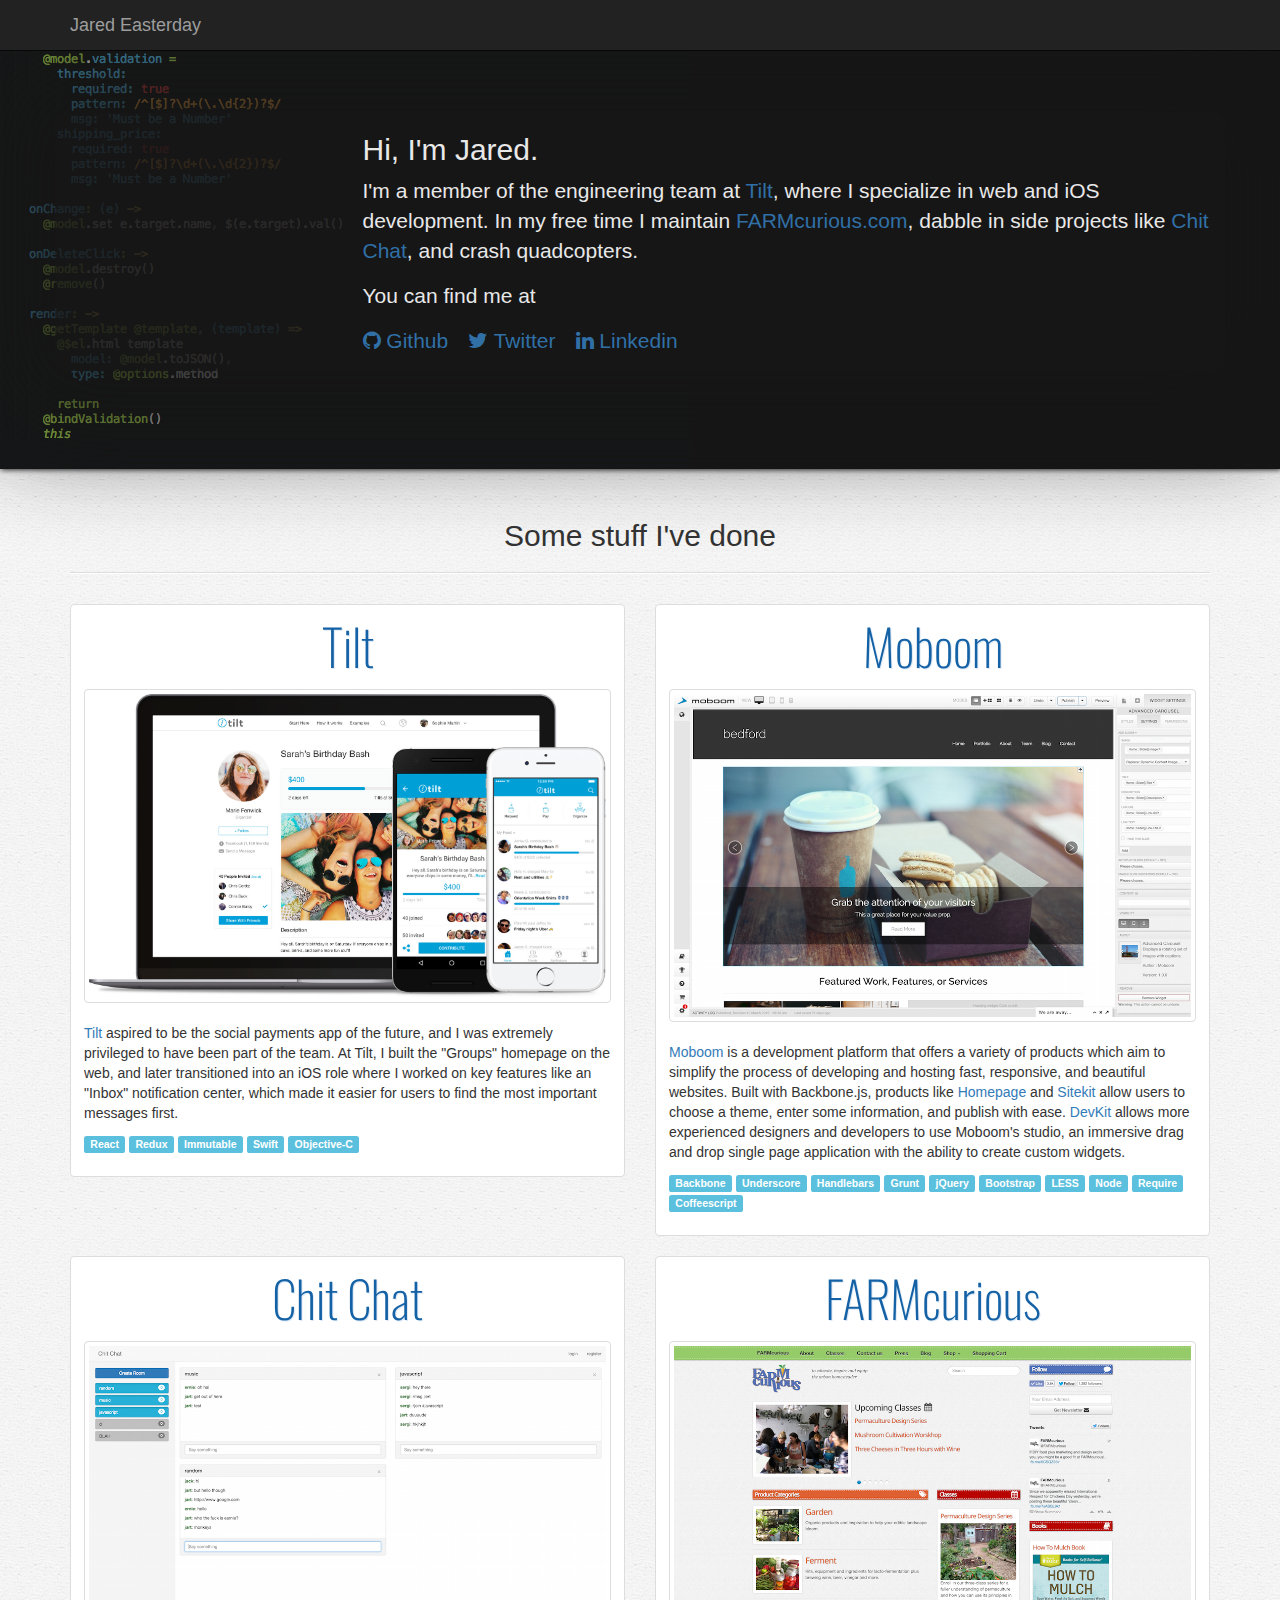
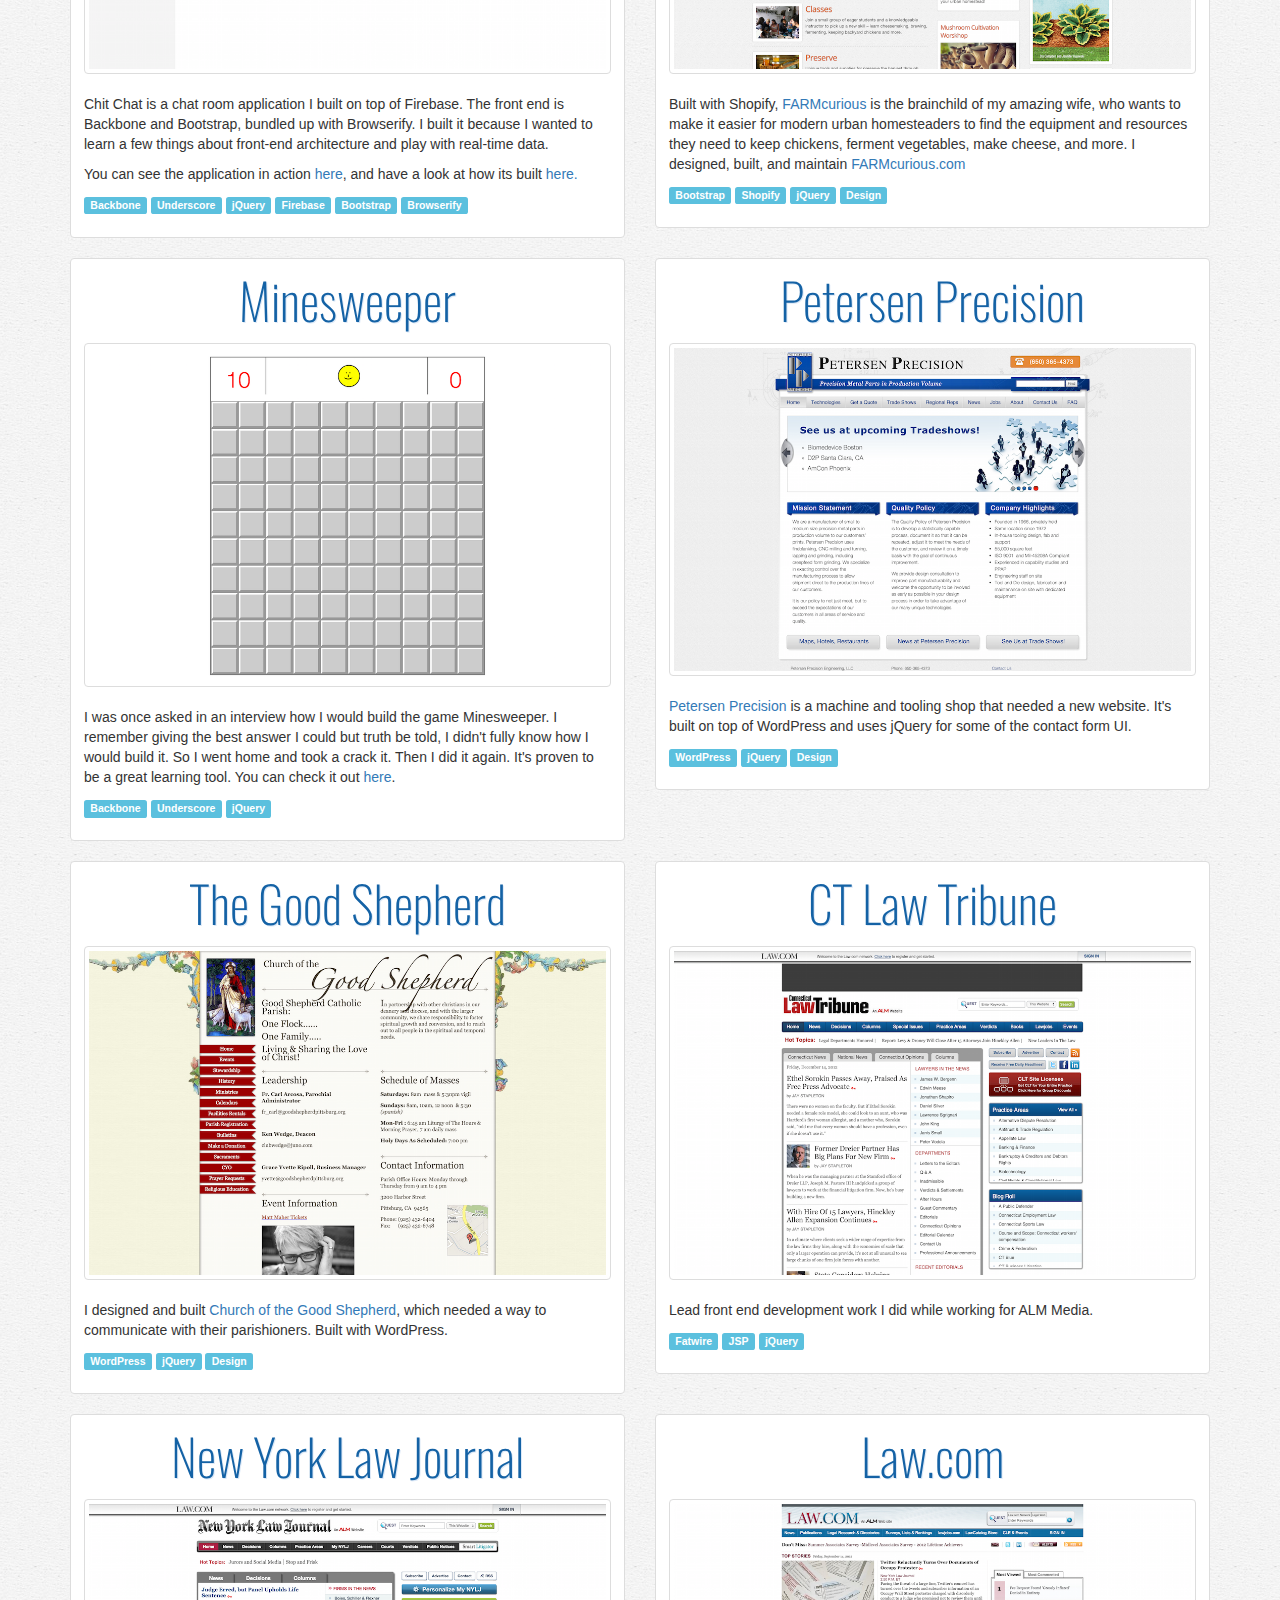
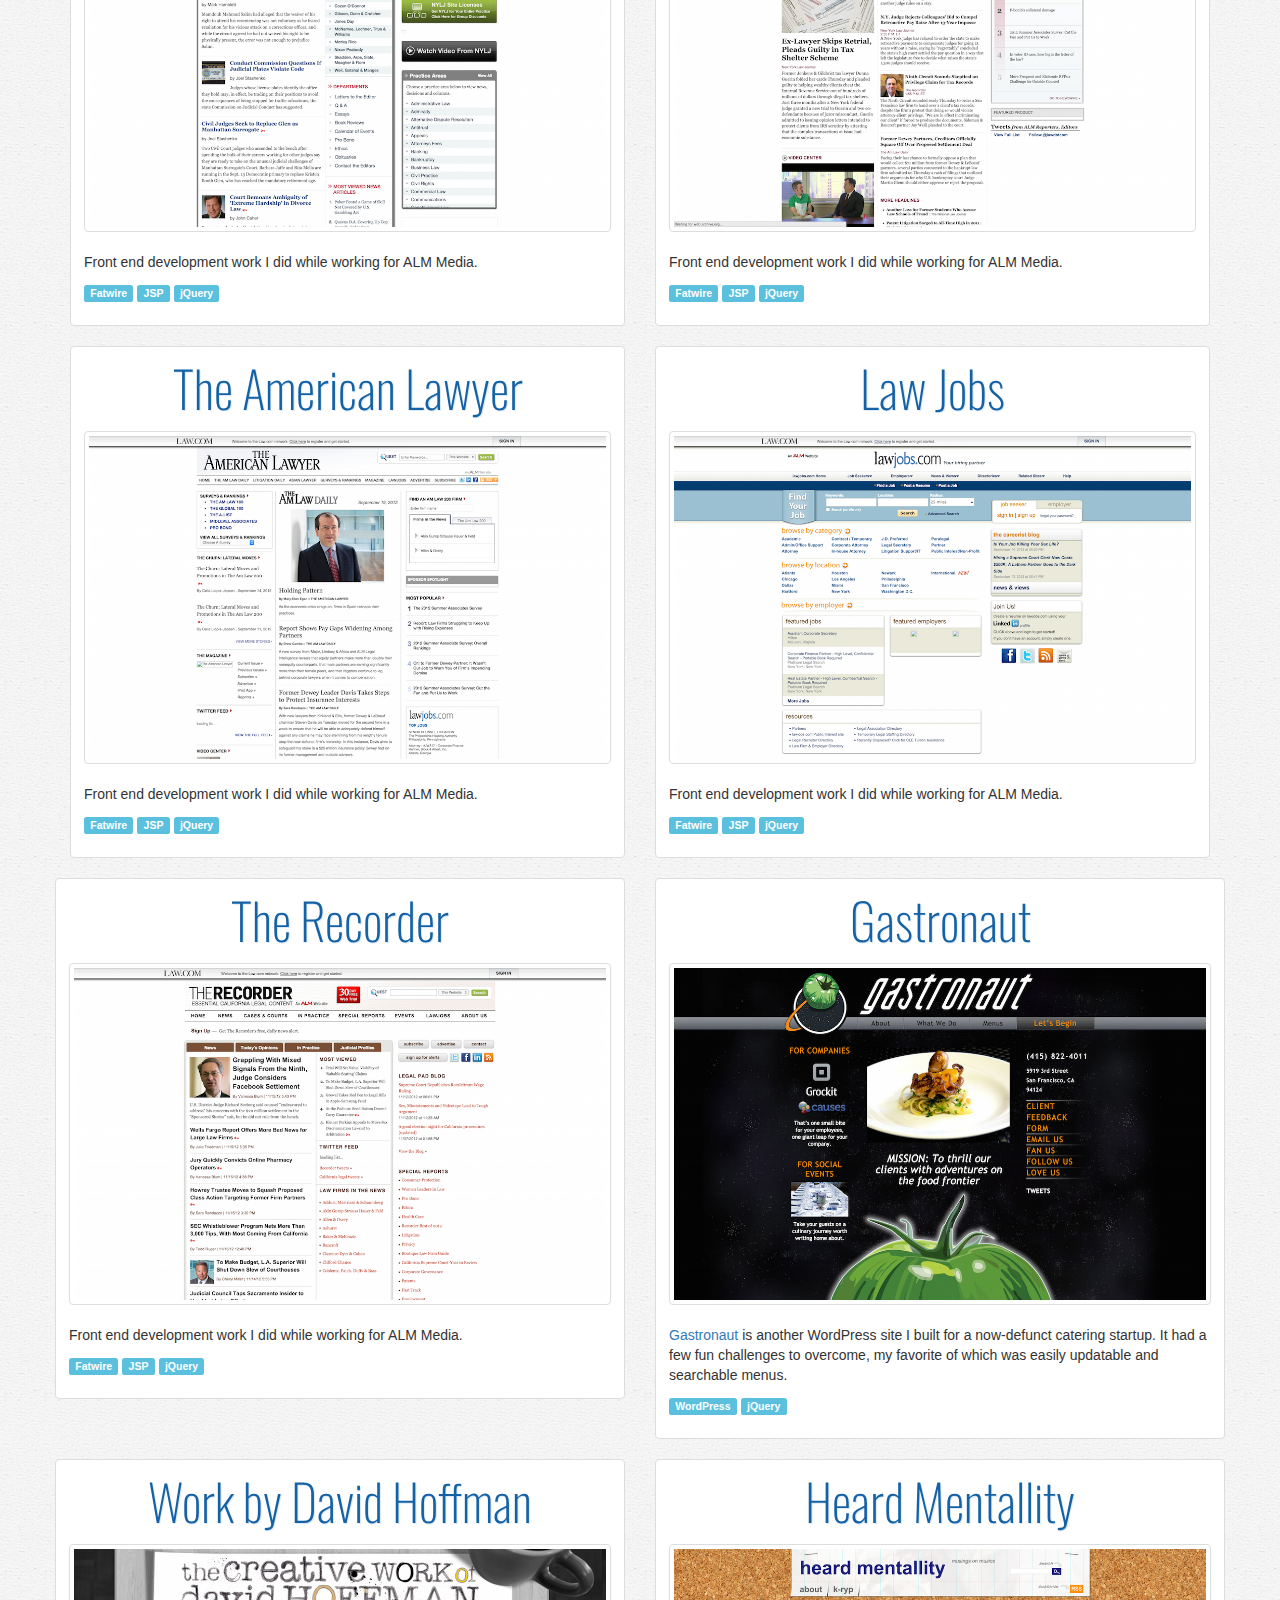
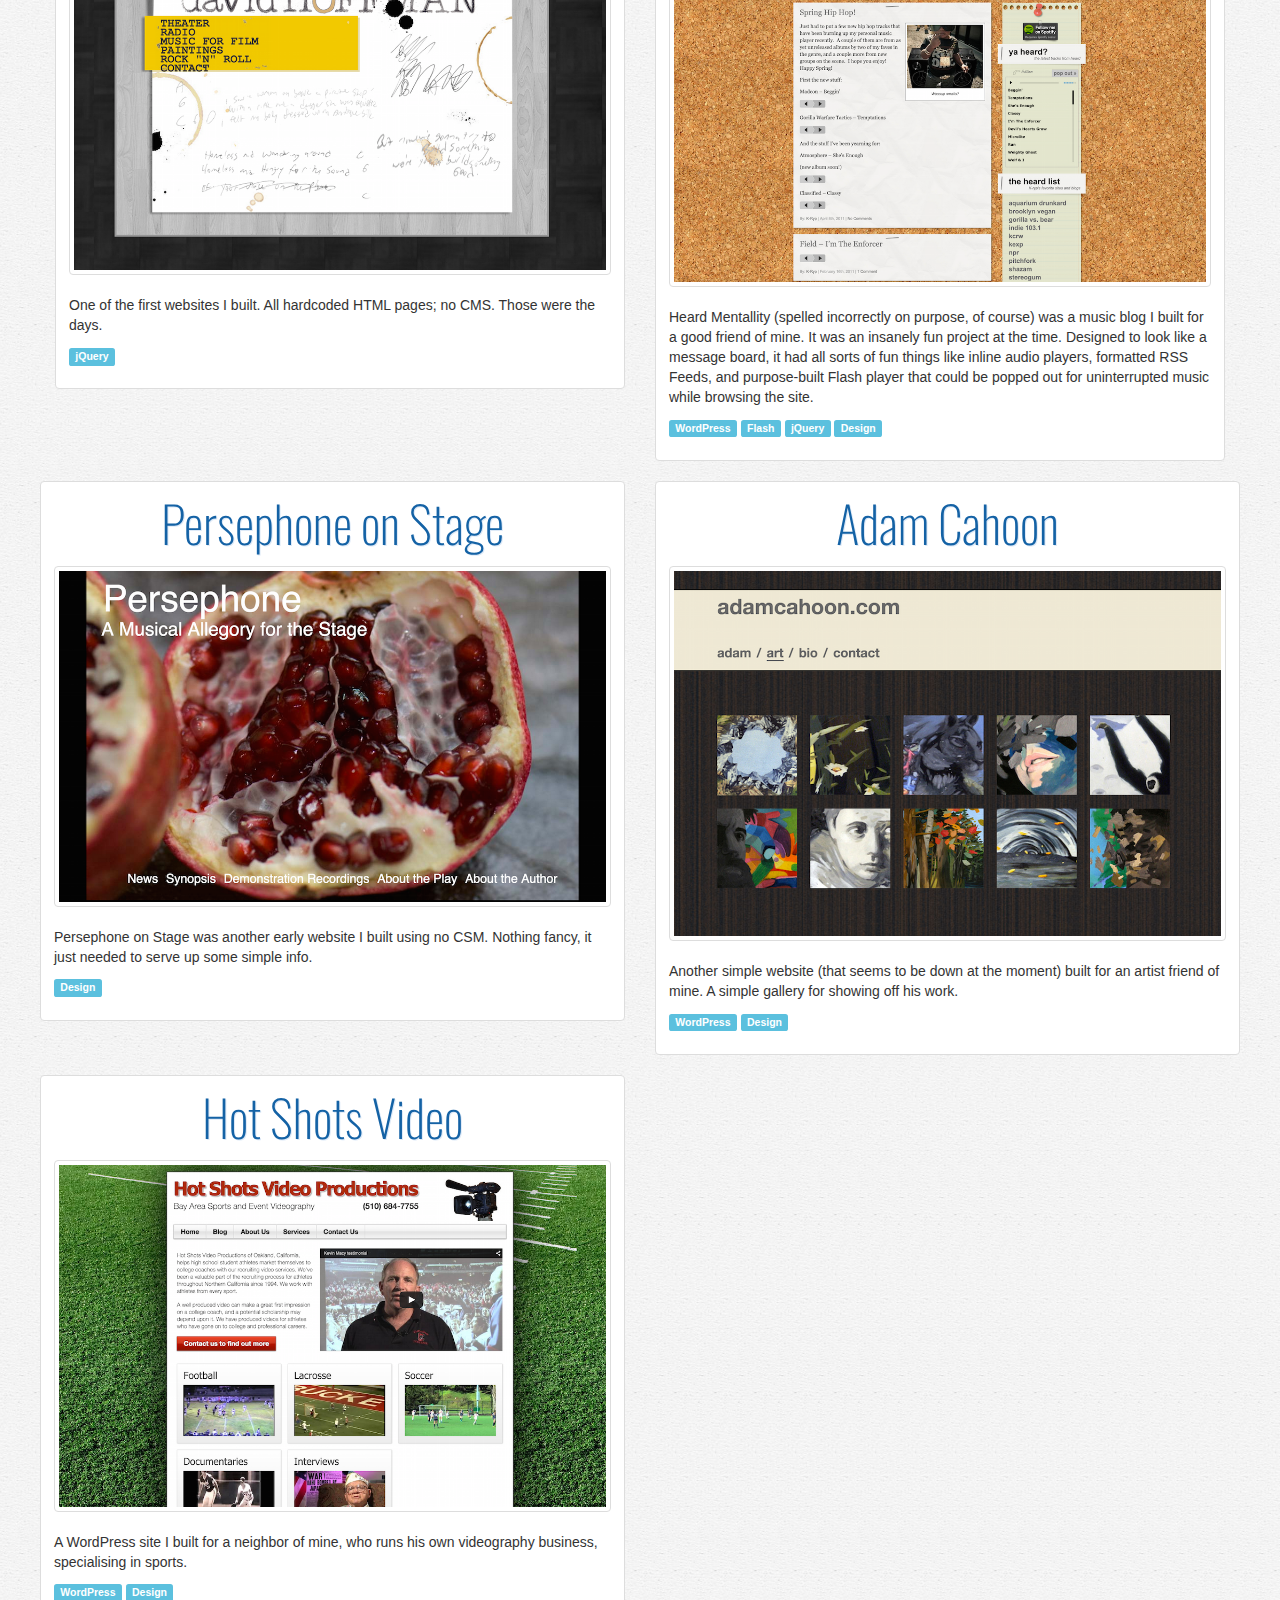
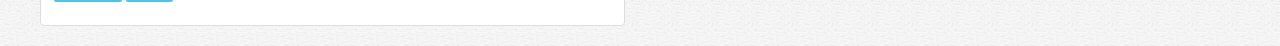
==== index.html @ 94f5648a "update Farmcurious" ====
<!DOCTYPE html>
<html lang="en">
  
  <head>
    <meta charset="utf-8">
    <meta http-equiv="X-UA-Compatible" content="IE=edge">
    <meta name="viewport" content="width=device-width, initial-scale=1">
    <title>Jared Easterday</title>
    <link rel="stylesheet" href="https://maxcdn.bootstrapcdn.com/bootstrap/3.3.0/css/bootstrap.min.css">
    <link rel="stylesheet" href="//maxcdn.bootstrapcdn.com/font-awesome/4.3.0/css/font-awesome.min.css">
    <link rel="stylesheet" href="styles.css">
    <link href='http://fonts.googleapis.com/css?family=Oswald' rel='stylesheet' type='text/css'>
  </head>
  
  <body>

    <nav class="navbar navbar-inverse navbar-fixed-top" role="navigation">
      <div class="container">
        <div class="navbar-header">
          <a class="navbar-brand" href="#">Jared Easterday</a>
        </div>
      </div>
    </nav>

    <div id="main-jumbo" class="jumbotron">
      <div class="container">
        <div class="row">
          <div class="col-sm-3 hidden-xs">
            <img alt="" class="img-responsive" src="https://avatars1.githubusercontent.com/u/590608?v=3&amp;s=460">
          </div>
          <div class="col-sm-9 col-xs-12">
            <h2>Hi, I'm Jared.</h2>

            <p>I'm a member of the engineering team at <a href="https://www.tilt.com">Tilt</a>, where I specialize in web and iOS development. In my free time I maintain <a href="http://www.farmcurious.com">FARMcurious.com</a>, dabble in side projects like <a href="https://blinding-torch-9943.firebaseapp.com">Chit Chat</a>, and crash quadcopters.</p>

            <p>You can find me at</p>
            <ul class="list-unstyled networks">
              <li class="pull-left">
                <p><a href="https://github.com/Jiert" target="_blank"><i class="fa fa-github"></i> Github</a></p>
              </li>
              <li class="pull-left">
                <p><a href="https://twitter.com/jaredeast" target="_blank"><i class="fa fa-twitter"></i> Twitter</a></p>
              </li>
              <li class="pull-left">
                <p><a href="https://www.linkedin.com/pub/jared-easterday/8/6b2/130" target="_blank"><i class="fa fa-linkedin"></i> Linkedin</a></p>
              </li>
            </ul>
          </div>
        </div>
      </div>
    </div>

    <div class="container">

      <h2 class="text-center">Some stuff I've done</h2>
      <hr>

      <div class="project-grid row">
        <div class="col-sm-6   col-xs-12">
          <div class="thumbnail">
            <div class="caption">
              <h2 class="text-center title"><a href="http://www.tilt.com" target="_blank">Tilt</a></h2>
              <img class="thumbnail featured-img" src="img/tilt.jpg" alt="...">
              <p><a href="http://www.moboom.com" target="_blank">Tilt</a> aspired to be the social payments app of the future, and I was extremely privileged to have been part of the team. At Tilt, I built the "Groups" homepage on the web, and later transitioned into an iOS role where I worked on key features like an "Inbox" notification center, which made it easier for users to find the most important messages first.</p>
              <p>
                <span class="label label-info label-primary">React</span>
                <span class="label label-info label-primary">Redux</span>
                <span class="label label-info label-primary">Immutable</span>
                <span class="label label-info label-primary">Swift</span>
                <span class="label label-info label-primary">Objective-C</span>
              </p>
            </div>
          </div>
        </div>

        <div class="col-sm-6   col-xs-12">
          <div class="thumbnail">
            <div class="caption">
              <h2 class="text-center title"><a href="http://www.moboom.com" target="_blank">Moboom</a></h2>
              <img class="thumbnail featured-img" src="img/moboom-screen.png" alt="...">
              <p><a href="http://www.moboom.com" target="_blank">Moboom</a> is a development platform that offers a variety of products which aim to simplify the process of developing and hosting fast, responsive, and beautiful websites. Built with Backbone.js, products like <a href="http://tryhomepage.com" target="_blank">Homepage</a> and <a href="http://trysitekit.com" target="_blank">Sitekit</a> allow users to choose a theme, enter some information, and publish with ease. <a href="http://trydevkit.com" target="_blank">DevKit</a> allows more experienced designers and developers to use Moboom's studio, an immersive drag and drop single page application with the ability to create custom widgets.</p>
              <p>
                <span class="label label-info label-primary">Backbone</span>
                <span class="label label-info label-primary">Underscore</span>
                <span class="label label-info label-primary">Handlebars</span>
                <span class="label label-info label-primary">Grunt</span>
                <span class="label label-info label-primary">jQuery</span>
                <span class="label label-info label-primary">Bootstrap</span>
                <span class="label label-info label-primary">LESS</span>
                <span class="label label-info label-primary">Node</span>
                <span class="label label-info label-primary">Require</span>
                <span class="label label-info label-primary">Coffeescript</span>
              </p>
            </div>
          </div>
        </div>
      </div>

      <div class="project-grid row">
        <div class="col-sm-6   col-xs-12">
          <div class="thumbnail">
            <div class="caption">
              <h2 class="text-center title"><a href="https://blinding-torch-9943.firebaseapp.com" target="_blank">Chit Chat</a></h2>
              <img class="thumbnail featured-img" src="img/chit-chat-screen.png" alt="...">
              <p>Chit Chat is a chat room application I built on top of Firebase. The front end is Backbone and Bootstrap, bundled up with Browserify. I built it because I wanted to learn a few things about front-end architecture and play with real-time data.</p>
              <p>You can see the application in action <a href="https://blinding-torch-9943.firebaseapp.com/" target="_blank">here</a>, and have a look at how its built <a href="https://github.com/Jiert/chit-chat" target="_blank">here.</a></p>
              <p>
                <span class="label label-info label-primary">Backbone</span>
                <span class="label label-info label-primary">Underscore</span>
                <span class="label label-info label-primary">jQuery</span>
                <span class="label label-info label-primary">Firebase</span>
                <span class="label label-info label-primary">Bootstrap</span>
                <span class="label label-info label-primary">Browserify</span>
              </p>
            </div>
          </div>
        </div>
    
        <div class="col-sm-6   col-xs-12">
          <div class="thumbnail">
            <div class="caption">
              <h2 class="text-center title"><a href="http://www.farmcurious.com">FARMcurious</a></h2>
              <img class="thumbnail featured-img" src="img/farmcurious-screen.png" alt="...">
              <p>Built with Shopify, <a href="http://www.farmcurious.com" target="_blank">FARMcurious</a> is the brainchild of my amazing wife, who wants to make it easier for modern urban homesteaders to find the equipment and resources they need to keep chickens, ferment vegetables, make cheese, and more. I designed, built, and maintain <a href="http://www.farmcurious.com" target="_blank">FARMcurious.com</a></p>
              <p>
                <span class="label label-info label-primary">Bootstrap</span>
                <span class="label label-info label-primary">Shopify</span>
                <span class="label label-info label-primary">jQuery</span>
                <span class="label label-info label-primary">Design</span>
              </p>
            </div>
          </div>
        </div>
      </div>

      <div class="project-grid row">
        <div class="col-sm-6   col-xs-12">
          <div class="thumbnail">
            <div class="caption">
              <h2 class="text-center title"><a href="http://jiert.github.io/mineSweeper/" target="_blank">Minesweeper</a></h2>
              <img class="thumbnail featured-img" src="img/minesweeper-screen.png" alt="...">
              <p>I was once asked in an interview how I would build the game Minesweeper. I remember giving the best answer I could but truth be told, I didn't fully know how I would build it. So I went home and took a crack it. Then I did it again. It's proven to be a great learning tool. You can check it out <a href="http://jiert.github.io/mineSweeper/" target="_blank">here</a>.</p>
              <p>
                <span class="label label-info label-primary">Backbone</span>
                <span class="label label-info label-primary">Underscore</span>
                <span class="label label-info label-primary">jQuery</span>
              </p>
            </div>
          </div>
        </div>

        <div class="col-sm-6   col-xs-12">
          <div class="thumbnail">
            <div class="caption">
              <h2 class="text-center title"><a href="http://www.petersenprecision.com" target="_blank">Petersen Precision</a></h2>
              <img class="thumbnail featured-img" src="img/petersen-screen.png" alt="...">
              <p><a href="http://www.petersenprecision.com" target="_blank">Petersen Precision</a> is a machine and tooling shop that needed a new website. It's built on top of WordPress and uses jQuery for some of the contact form UI.</p>
              <p>
                <span class="label label-info label-primary">WordPress</span>
                <span class="label label-info label-primary">jQuery</span>
                <span class="label label-info label-primary">Design</span>
              </p>
            </div>
          </div>
        </div>
      </div>

      <div class="project-grid row">
        <div class="col-sm-6   col-xs-12">
          <div class="thumbnail">
            <div class="caption">
              <h2 class="text-center title"><a href="http://www.goodshepherdpittsburg.org/" target="_blank">The Good Shepherd</a></h2>
              <img class="thumbnail featured-img" src="img/good-shepherd-screen.png" alt="...">
              <p>I designed and built <a href="http://www.goodshepherdpittsburg.org/" target="_blank">Church of the Good Shepherd</a>, which needed a way to communicate with their parishioners. Built with WordPress.</p>
              <p>
                <span class="label label-info label-primary">WordPress</span>
                <span class="label label-info label-primary">jQuery</span>                
                <span class="label label-info label-primary">Design</span>
              </p>
            </div>
          </div>
        </div>

        <div class="col-sm-6   col-xs-12">
          <div class="thumbnail">
            <div class="caption">
              <h2 class="text-center title"><a href="http://www.ctlawtribune.com" target="_blank">CT Law Tribune</a></h2>
              <img class="thumbnail featured-img" src="img/ctlawtribune-screen.png" alt="...">
              <p>Lead front end development work I did while working for ALM Media.</p>
              <p>
                <span class="label label-info label-primary">Fatwire</span>
                <span class="label label-info label-primary">JSP</span>
                <span class="label label-info label-primary">jQuery</span>
              </p>
            </div>
          </div>
        </div>
      </div>

      <div class="project-grid row">
        <div class="col-sm-6   col-xs-12">
          <div class="thumbnail">
            <div class="caption">
              <h2 class="text-center title"><a href="http://www.newyorklawjournal.com" target="_blank">New York Law Journal</a></h2>
              <img class="thumbnail featured-img" src="img/nylj-screen.png" alt="...">
              <p>Front end development work I did while working for ALM Media.</p>
              <p>
                <span class="label label-info label-primary">Fatwire</span>
                <span class="label label-info label-primary">JSP</span>
                <span class="label label-info label-primary">jQuery</span>
              </p>
            </div>
          </div>
        </div>
      
        <div class="col-sm-6   col-xs-12">
          <div class="thumbnail">
            <div class="caption">
              <h2 class="text-center title"><a href="http://www.law.com" target="_blank">Law.com</a></h2>
              <img class="thumbnail featured-img" src="img/law-screen.png" alt="...">
              <p>Front end development work I did while working for ALM Media.</p>
              <p>
                <span class="label label-info label-primary">Fatwire</span>
                <span class="label label-info label-primary">JSP</span>
                <span class="label label-info label-primary">jQuery</span>
              </p>
            </div>
          </div>
        </div>
      </div>

      <div class="project-grid row">
        <div class="col-sm-6   col-xs-12">
          <div class="thumbnail">
            <div class="caption">
              <h2 class="text-center title"><a href="http://www.americanlawyer.com" target="_blank">The American Lawyer</a></h2>
              <img class="thumbnail featured-img" src="img/american-lawyer-screen.png" alt="...">
              <p>Front end development work I did while working for ALM Media.</p>
              <p>
                <span class="label label-info label-primary">Fatwire</span>
                <span class="label label-info label-primary">JSP</span>
                <span class="label label-info label-primary">jQuery</span>
              </p>
            </div>
          </div>
        </div>

        <div class="col-sm-6   col-xs-12">
          <div class="thumbnail">
            <div class="caption">
              <h2 class="text-center title"><a href="http://www.lawjobs.com" target="_blank">Law Jobs</a></h2>
              <img class="thumbnail featured-img" src="img/lawsjobs-screen.png" alt="...">
              <p>Front end development work I did while working for ALM Media.</p>
              <p>
                <span class="label label-info label-primary">Fatwire</span>
                <span class="label label-info label-primary">JSP</span>
                <span class="label label-info label-primary">jQuery</span>
              </p>
            </div>
          </div>
        </div>

      <div class="project-grid row">
        <div class="col-sm-6   col-xs-12">
          <div class="thumbnail">
            <div class="caption">
              <h2 class="text-center title"><a href="http://www.therecorder.com/" target="_blank">The Recorder</a></h2>
              <img class="thumbnail featured-img" src="img/recorder-screen.png" alt="...">
              <p>Front end development work I did while working for ALM Media.</p>
              <p>
                <span class="label label-info label-primary">Fatwire</span>
                <span class="label label-info label-primary">JSP</span>
                <span class="label label-info label-primary">jQuery</span>
              </p>
            </div>
          </div>
        </div>

        <div class="col-sm-6   col-xs-12">
          <div class="thumbnail">
            <div class="caption">
              <h2 class="text-center title"><a href="http://www.gastronautsf.com" target="_blank">Gastronaut</a></h2>
              <img class="thumbnail featured-img" src="img/gastronaut-screen.png" alt="...">
              <p><a href="http://www.gastronautsf.com" target="_blank">Gastronaut</a> is another WordPress site I built for a now-defunct catering startup. It had a few fun challenges to overcome, my favorite of which was easily updatable and searchable menus.</p>
              <p>
                <span class="label label-info label-primary">WordPress</span>
                <span class="label label-info label-primary">jQuery</span>
              </p>
            </div>
          </div>
        </div>
      </div>

      <div class="project-grid row">
        <div class="col-sm-6   col-xs-12">
          <div class="thumbnail">
            <div class="caption">
              <h2 class="text-center title"><a href="http://workbydavidhoffman.com/" target="_blank">Work by David Hoffman</a></h2>
              <img class="thumbnail featured-img" src="img/davidhoffman-screen.png" alt="...">
              <p>One of the first websites I built. All hardcoded HTML pages; no CMS. Those were the days.</p>
              <p>
                <span class="label label-info label-primary">jQuery</span>
              </p>
            </div>
          </div>
        </div>

        <div class="col-sm-6   col-xs-12">
          <div class="thumbnail">
            <div class="caption">
              <h2 class="text-center title"><a href="http://heardmentallity.com/" target="_blank">Heard Mentallity</a></h2>
              <img class="thumbnail featured-img" src="img/heard-screen.png" alt="...">
              <p>Heard Mentallity (spelled incorrectly on purpose, of course) was a music blog I built for a good friend of mine. It was an insanely fun project at the time. Designed to look like a message board, it had all sorts of fun things like inline audio players, formatted RSS Feeds, and purpose-built Flash player that could be popped out for uninterrupted music while browsing the site.</p>
              <p>
                <span class="label label-info label-primary">WordPress</span>
                <span class="label label-info label-primary">Flash</span>
                <span class="label label-info label-primary">jQuery</span>
                <span class="label label-info label-primary">Design</span>
              </p>
            </div>
          </div>
        </div>

      <div class="project-grid row">
        <div class="col-sm-6   col-xs-12">
          <div class="thumbnail">
            <div class="caption">
              <h2 class="text-center title"><a href="http://www.persephoneonstage.com/" target="_blank">Persephone on Stage</a></h2>
              <img class="thumbnail featured-img" src="img/persephone-screen.png" alt="...">
              <p>Persephone on Stage was another early website I built using no CSM. Nothing fancy, it just needed to serve up some simple info.</p>
              <p>
                <span class="label label-info label-primary">Design</span>
              </p>
            </div>
          </div>
        </div>

        <div class="col-sm-6   col-xs-12">
          <div class="thumbnail">
            <div class="caption">
              <h2 class="text-center title"><a href="http://www.adamcahoon.com" target="_blank">Adam Cahoon</a></h2>
              <img class="thumbnail featured-img" src="img/adamcahoon-screen.png" alt="...">
              <p>Another simple website (that seems to be down at the moment) built for an artist friend of mine. A simple gallery for showing off his work.</p>
              <p>
                <span class="label label-info label-primary">WordPress</span>
                <span class="label label-info label-primary">Design</span>
              </p>
            </div>
          </div>
        </div>
      </div>

      <div class="project-grid row">
        <div class="col-sm-6   col-xs-12">
          <div class="thumbnail">
            <div class="caption">
              <h2 class="text-center title"><a href="http://hotshotsvideo.com/" target="_blank">Hot Shots Video</a></h2>
              <img class="thumbnail featured-img" src="img/hotshots-screen.png" alt="...">
              <p>A WordPress site I built for a neighbor of mine, who runs his own videography business, specialising in sports.</p>
              <p>
                <span class="label label-info label-primary">WordPress</span>
                <span class="label label-info label-primary">Design</span>
              </p>
            </div>
          </div>
        </div>
      </div>

      <footer> </footer>
    </div> 

    <script src="https://ajax.googleapis.com/ajax/libs/jquery/1.11.1/jquery.min.js"></script>
    <script src="https://maxcdn.bootstrapcdn.com/bootstrap/3.3.0/js/bootstrap.min.js"></script>

  </body>
</html>
---- styles.css ----
body {
  background-color: #f2f2f2;
  background-image: url(img/paper.png);
}

#main-jumbo {
  background: #171616;
  background-image: url(img/code3.png);
  background-position: -125px -193px;
  background-repeat: no-repeat;
  box-shadow: 1px 1px 5px;
}

#main-jumbo .container {
  color: #fff;
  background: #171616;
  opacity: 0.9;
  border-radius: 10px;
  margin-top: 65px;
  margin-bottom: 50px;
  box-shadow: 0 0 100px 60px #171616
}

.networks li {
  margin-right: 20px;
}

.project-grid img {
  max-height: 95px;
}

.project-grid img.featured-img {
  max-height: none;
  width: 100%;
}

.title {
  margin-top: 0;
  font-size: 50px;
  font-weight: 100;
  text-shadow: 1px 1px 0px #DDE9F7;
}

.title a {
  font-family: 'Oswald';
  color: #1462A5;
  text-decoration: none;
}

hr {
  margin-top: 20px;
  margin-bottom: 30px;
  border: 0;
  border-top: 1px solid #ddd;
  border-bottom: 1px solid #fff;
}
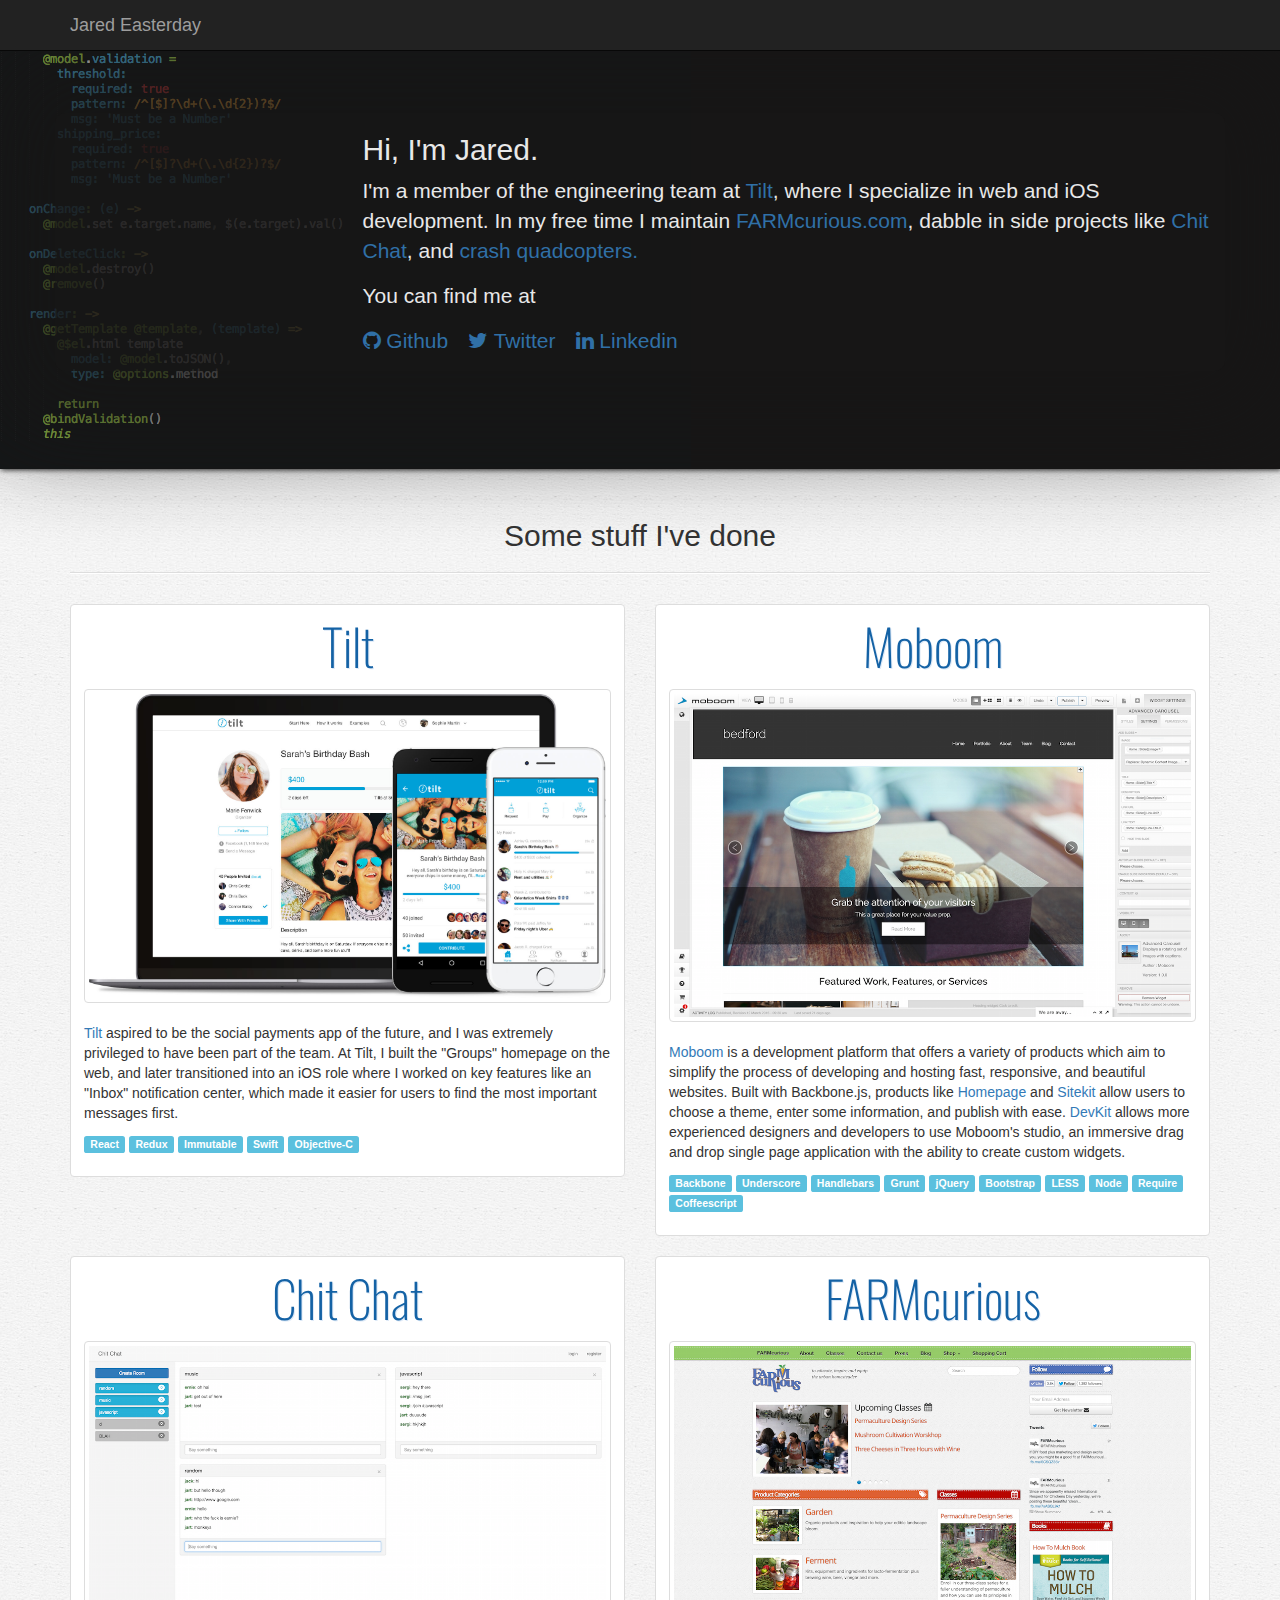
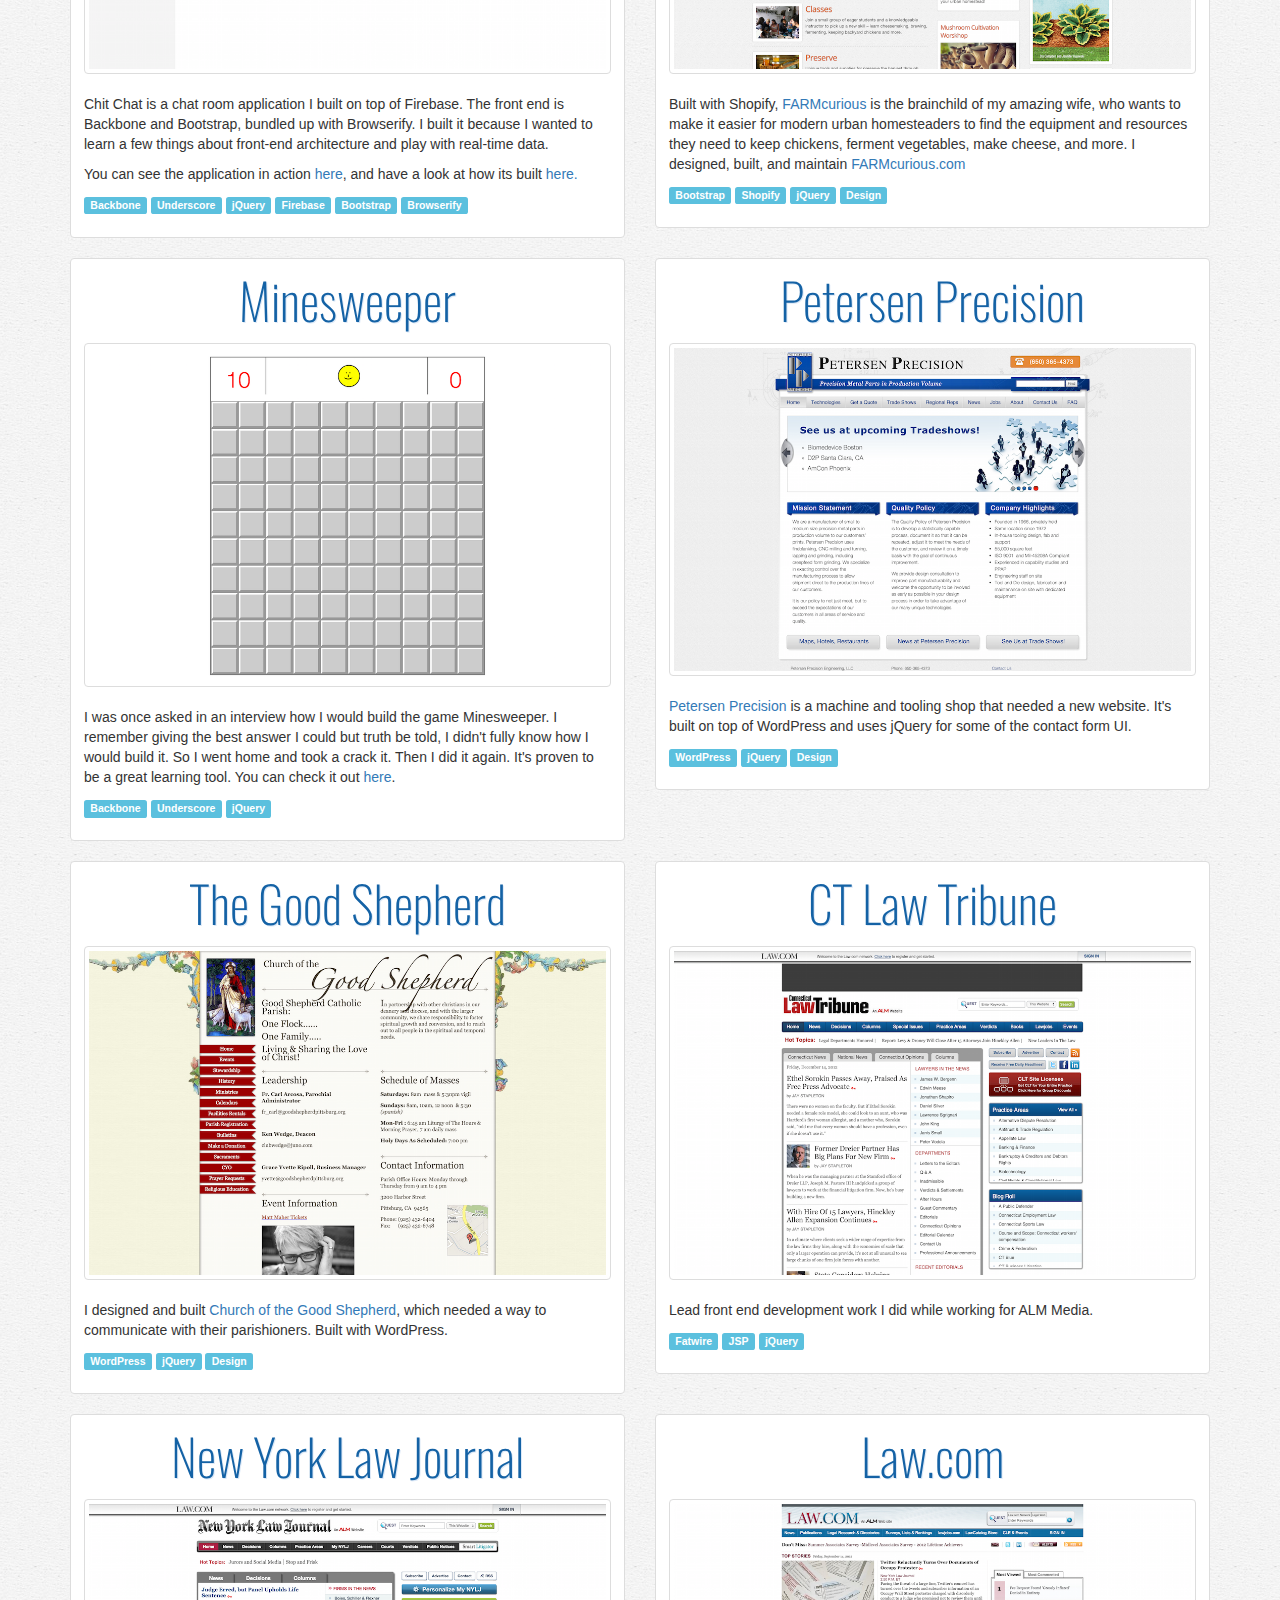
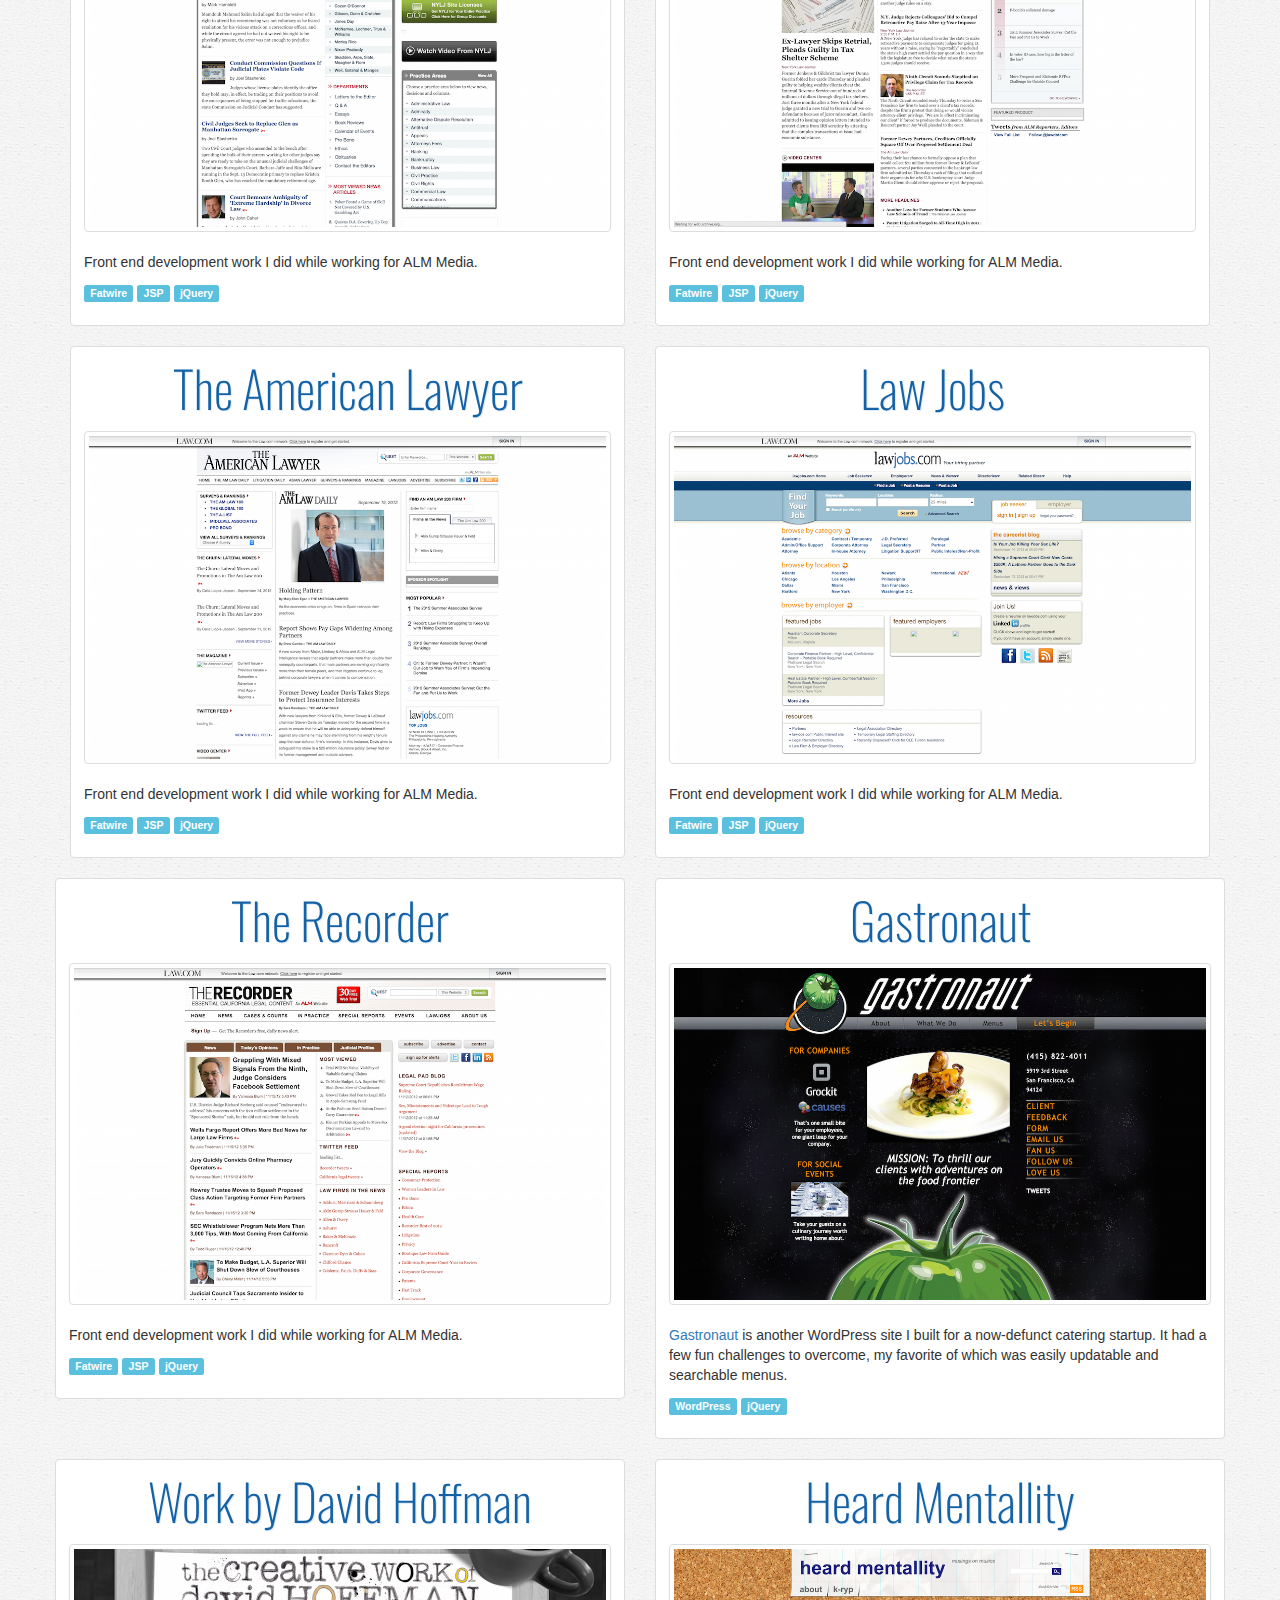
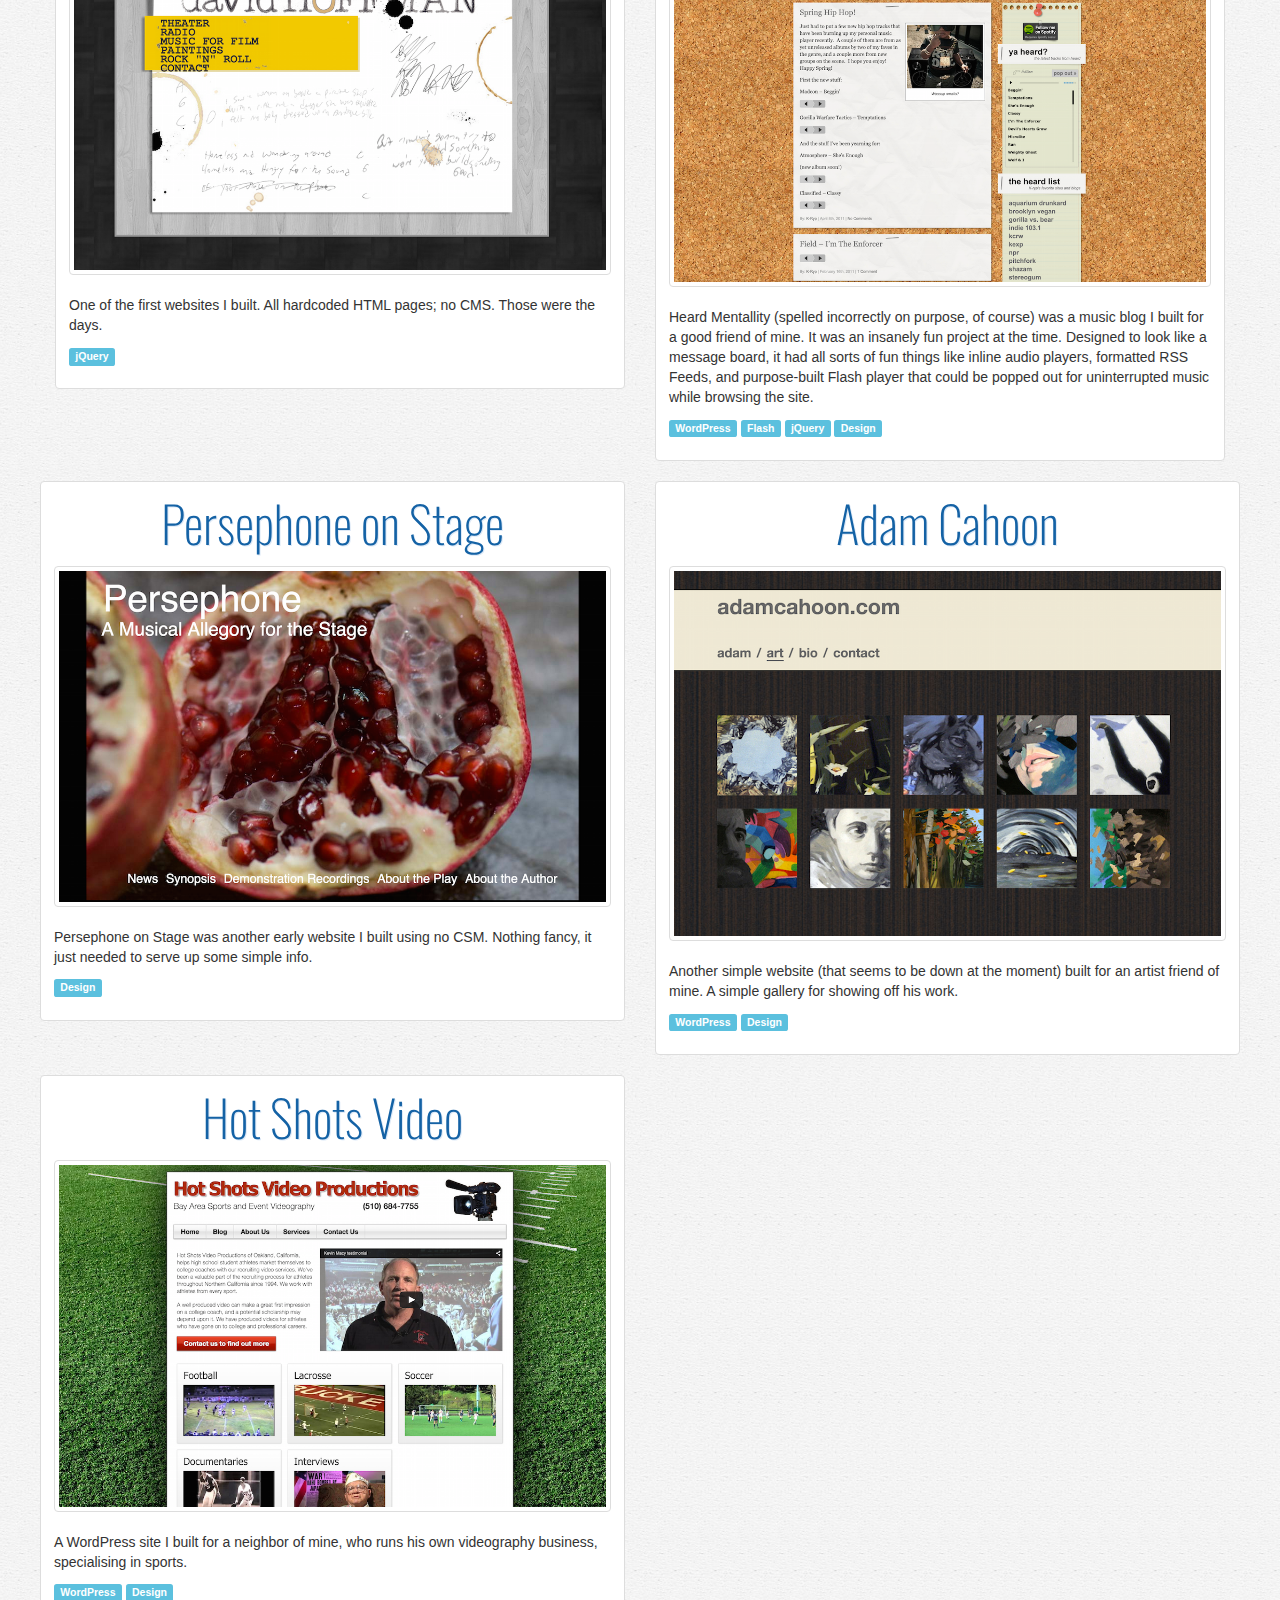
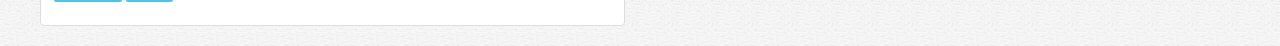
==== commit 24271aac: "youtube link" ====
--- a/index.html
+++ b/index.html
@@ -31,7 +31,7 @@
           <div class="col-sm-9 col-xs-12">
             <h2>Hi, I'm Jared.</h2>
 
-            <p>I'm a member of the engineering team at <a href="https://www.tilt.com">Tilt</a>, where I specialize in web and iOS development. In my free time I maintain <a href="http://www.farmcurious.com">FARMcurious.com</a>, dabble in side projects like <a href="https://blinding-torch-9943.firebaseapp.com">Chit Chat</a>, and crash quadcopters.</p>
+            <p>I'm a member of the engineering team at <a href="https://www.tilt.com">Tilt</a>, where I specialize in web and iOS development. In my free time I maintain <a href="http://www.farmcurious.com">FARMcurious.com</a>, dabble in side projects like <a href="https://blinding-torch-9943.firebaseapp.com">Chit Chat</a>, and <a href="https://www.youtube.com/c/JaredEasterday">crash quadcopters.</a></p>
 
             <p>You can find me at</p>
             <ul class="list-unstyled networks">
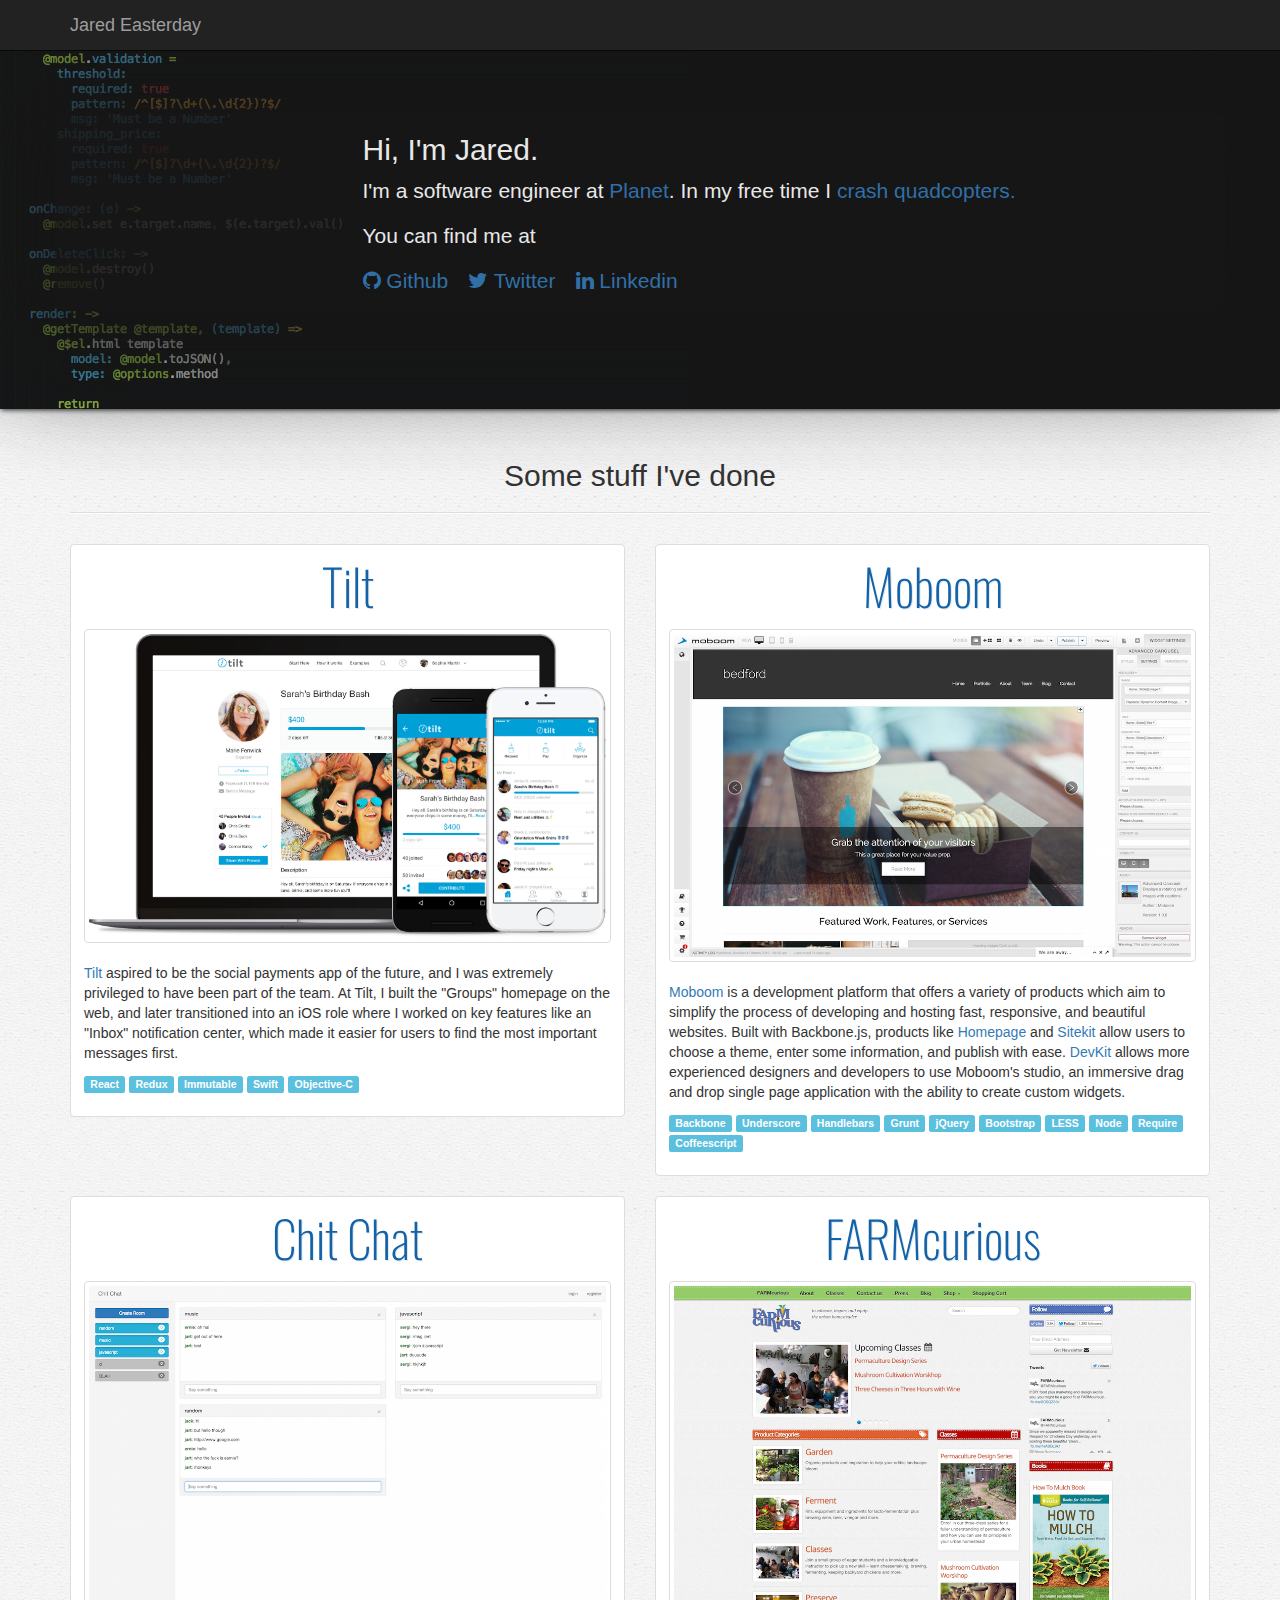
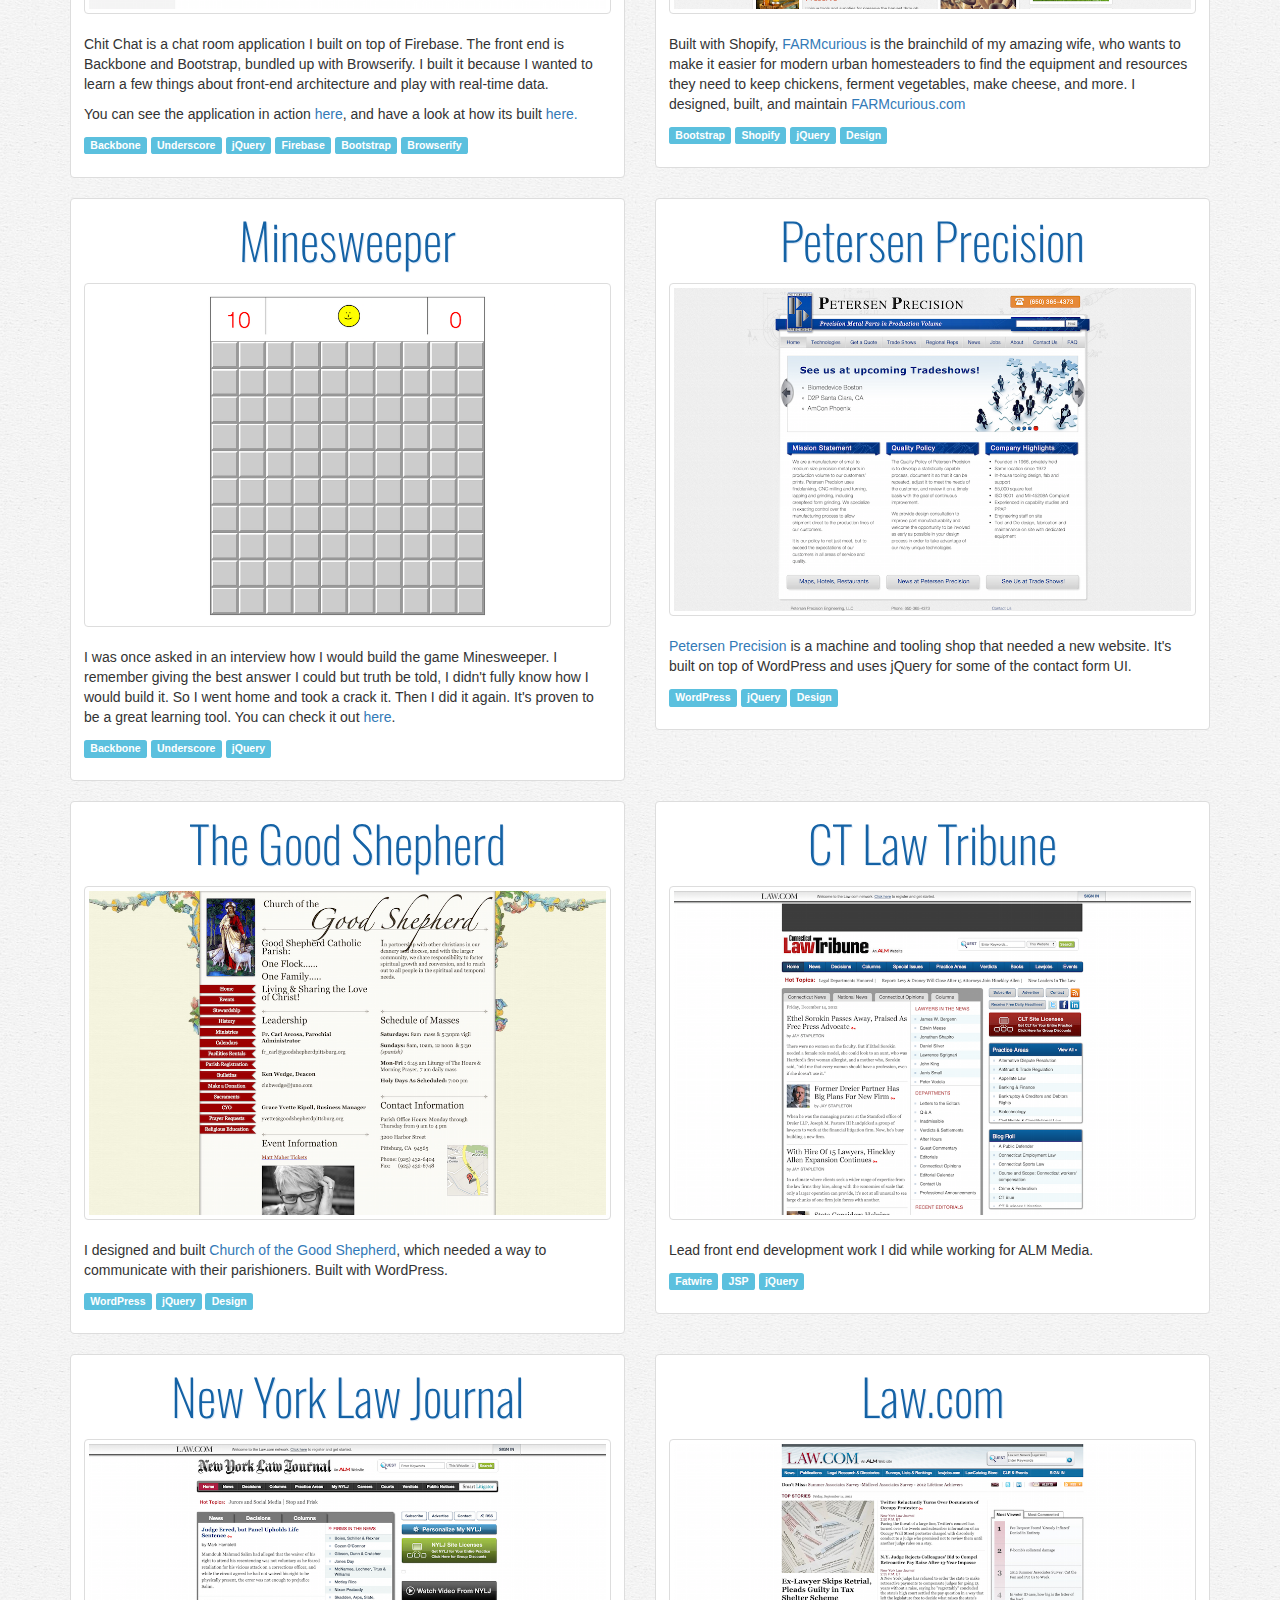
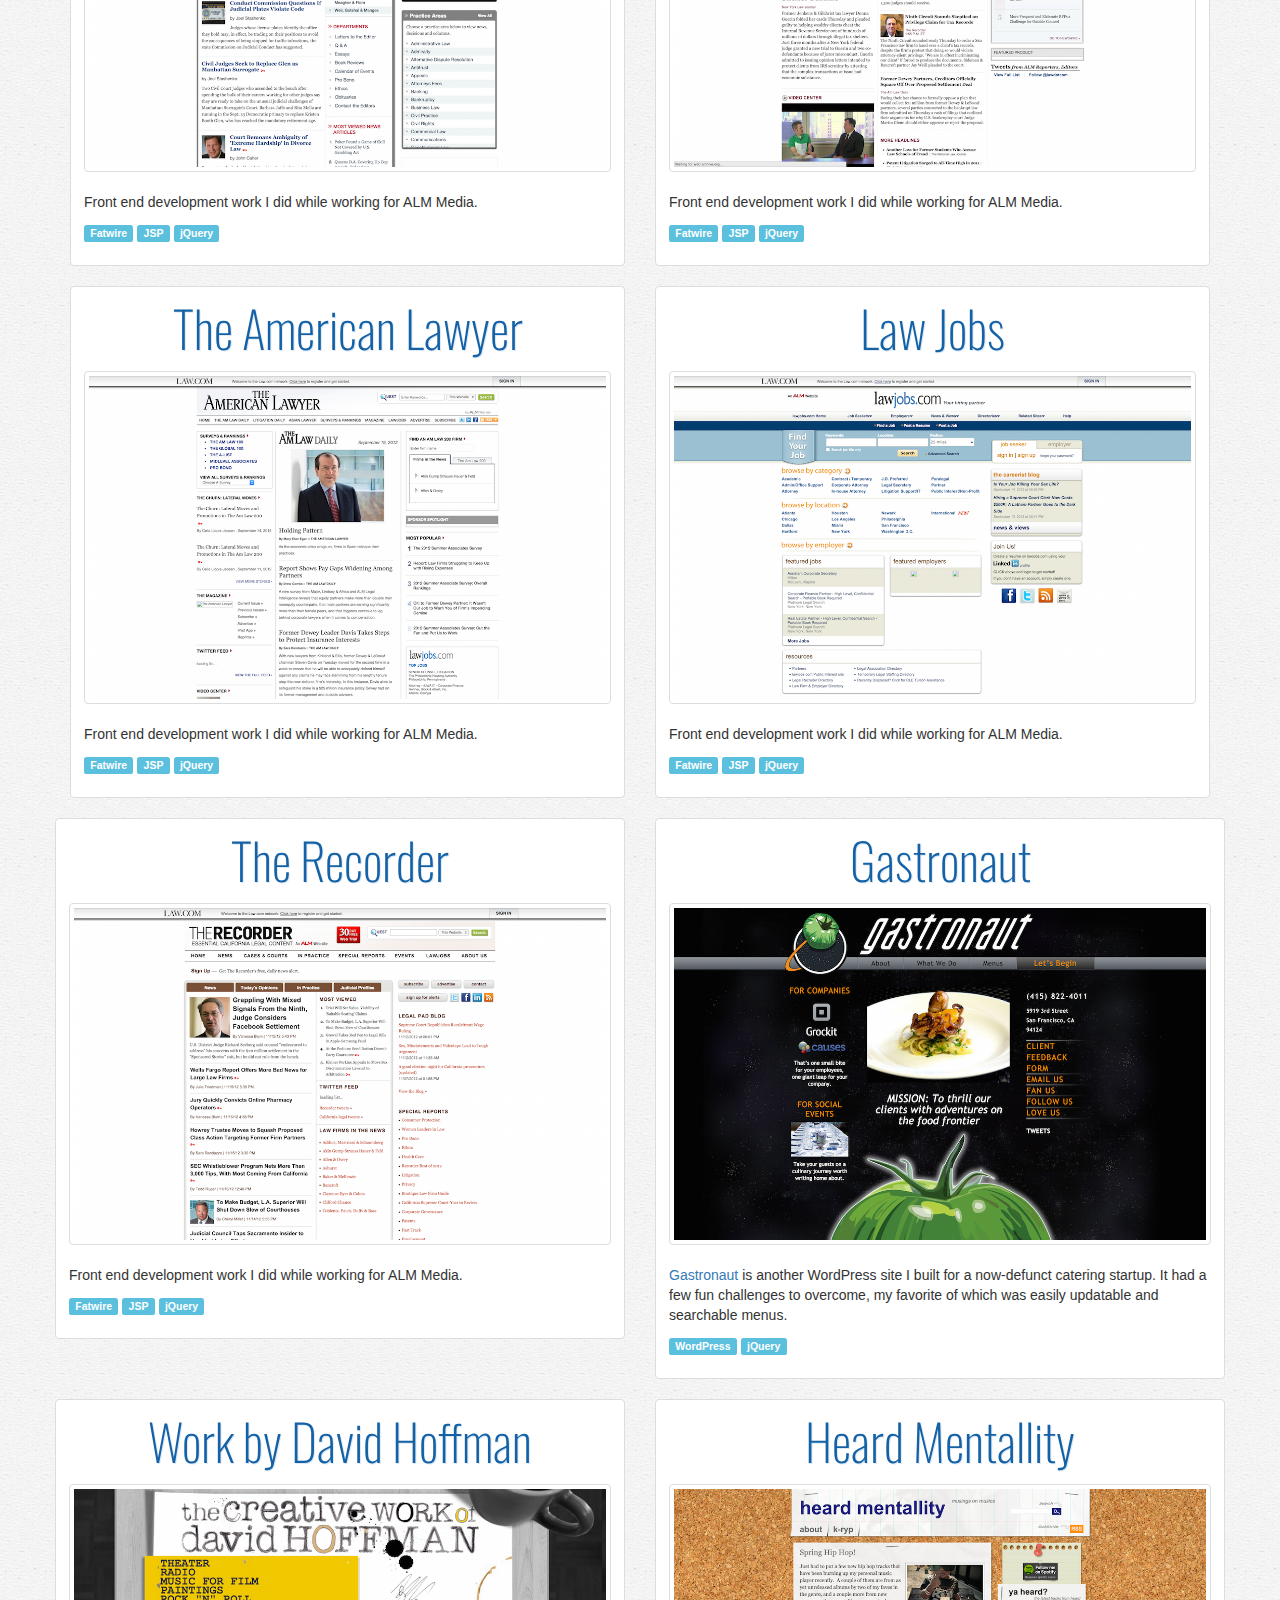
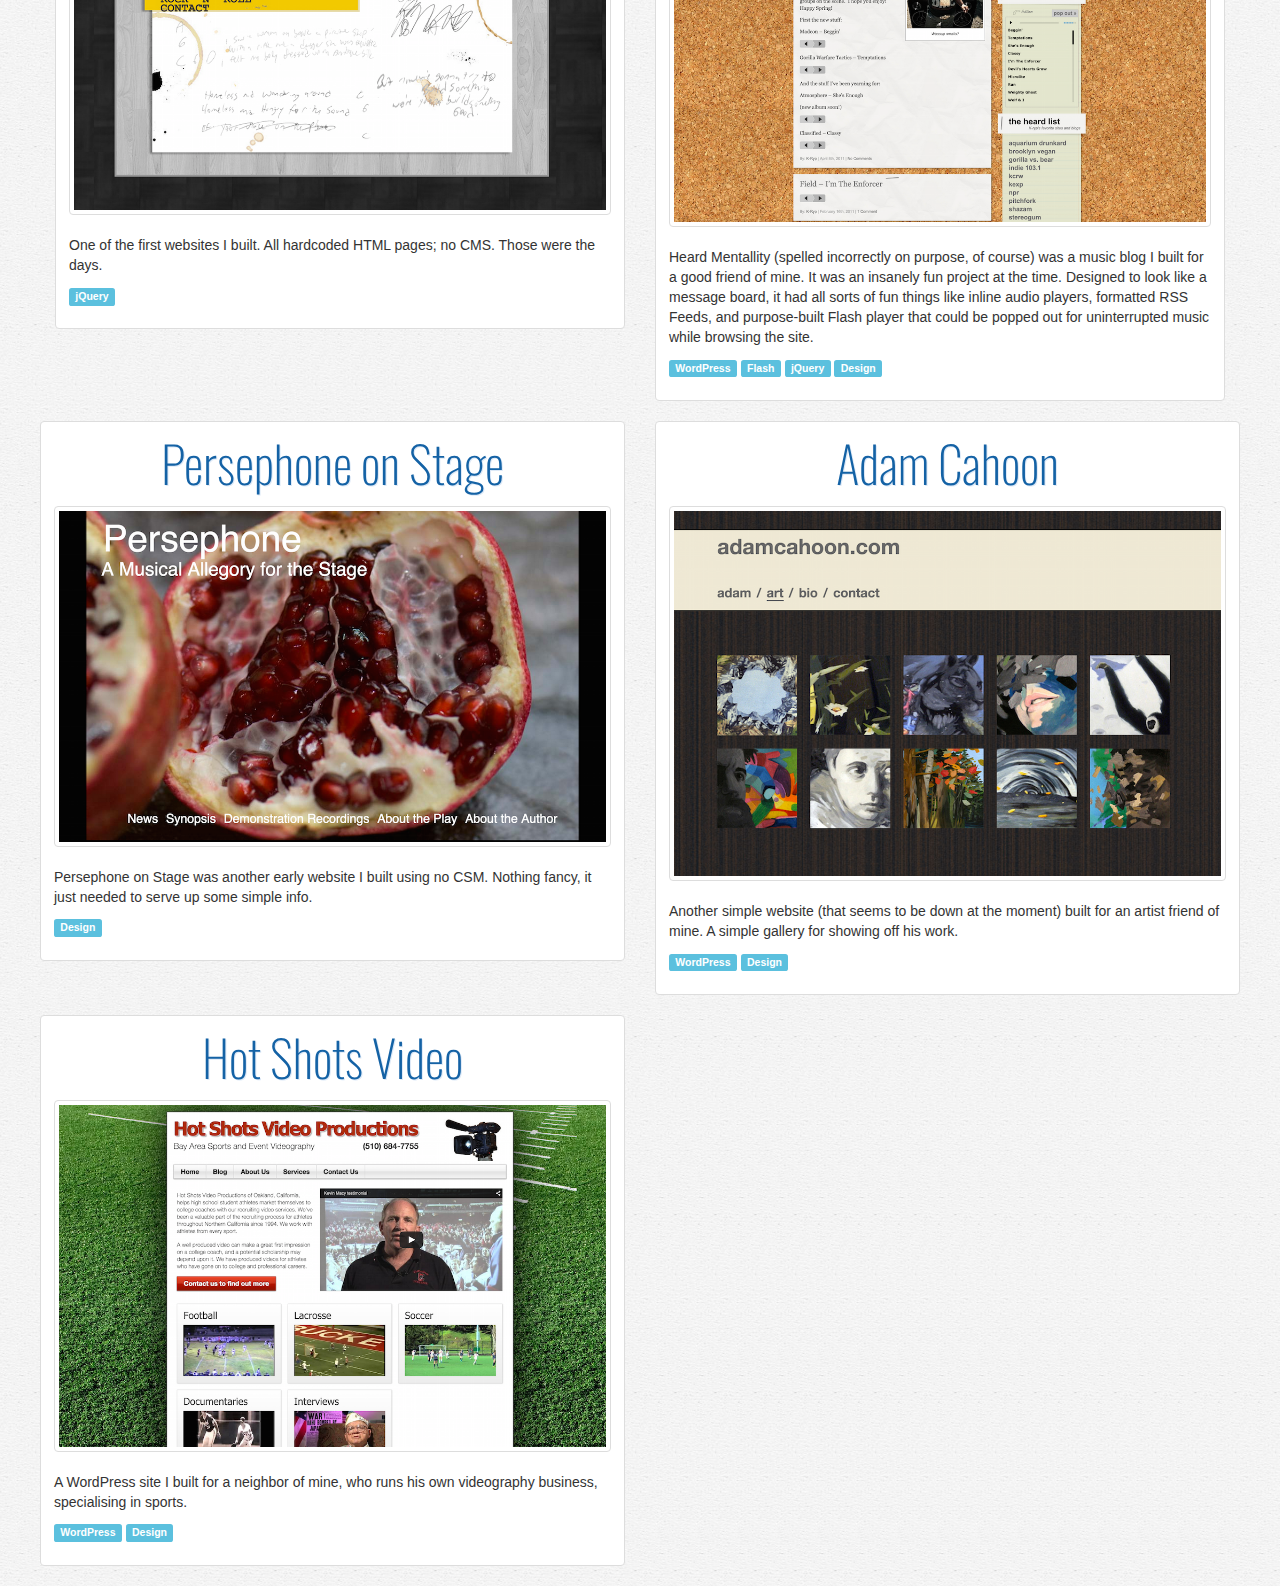
==== commit 56269357: "reflect job change" ====
--- a/index.html
+++ b/index.html
@@ -31,7 +31,7 @@
           <div class="col-sm-9 col-xs-12">
             <h2>Hi, I'm Jared.</h2>
 
-            <p>I'm a member of the engineering team at <a href="https://www.tilt.com">Tilt</a>, where I specialize in web and iOS development. In my free time I maintain <a href="http://www.farmcurious.com">FARMcurious.com</a>, dabble in side projects like <a href="https://blinding-torch-9943.firebaseapp.com">Chit Chat</a>, and <a href="https://www.youtube.com/c/JaredEasterday">crash quadcopters.</a></p>
+            <p>I'm a software engineer at <a href="https://www.planet.com">Planet</a>. In my free time I <a href="https://www.youtube.com/c/JaredEasterday">crash quadcopters.</a></p>
 
             <p>You can find me at</p>
             <ul class="list-unstyled networks">
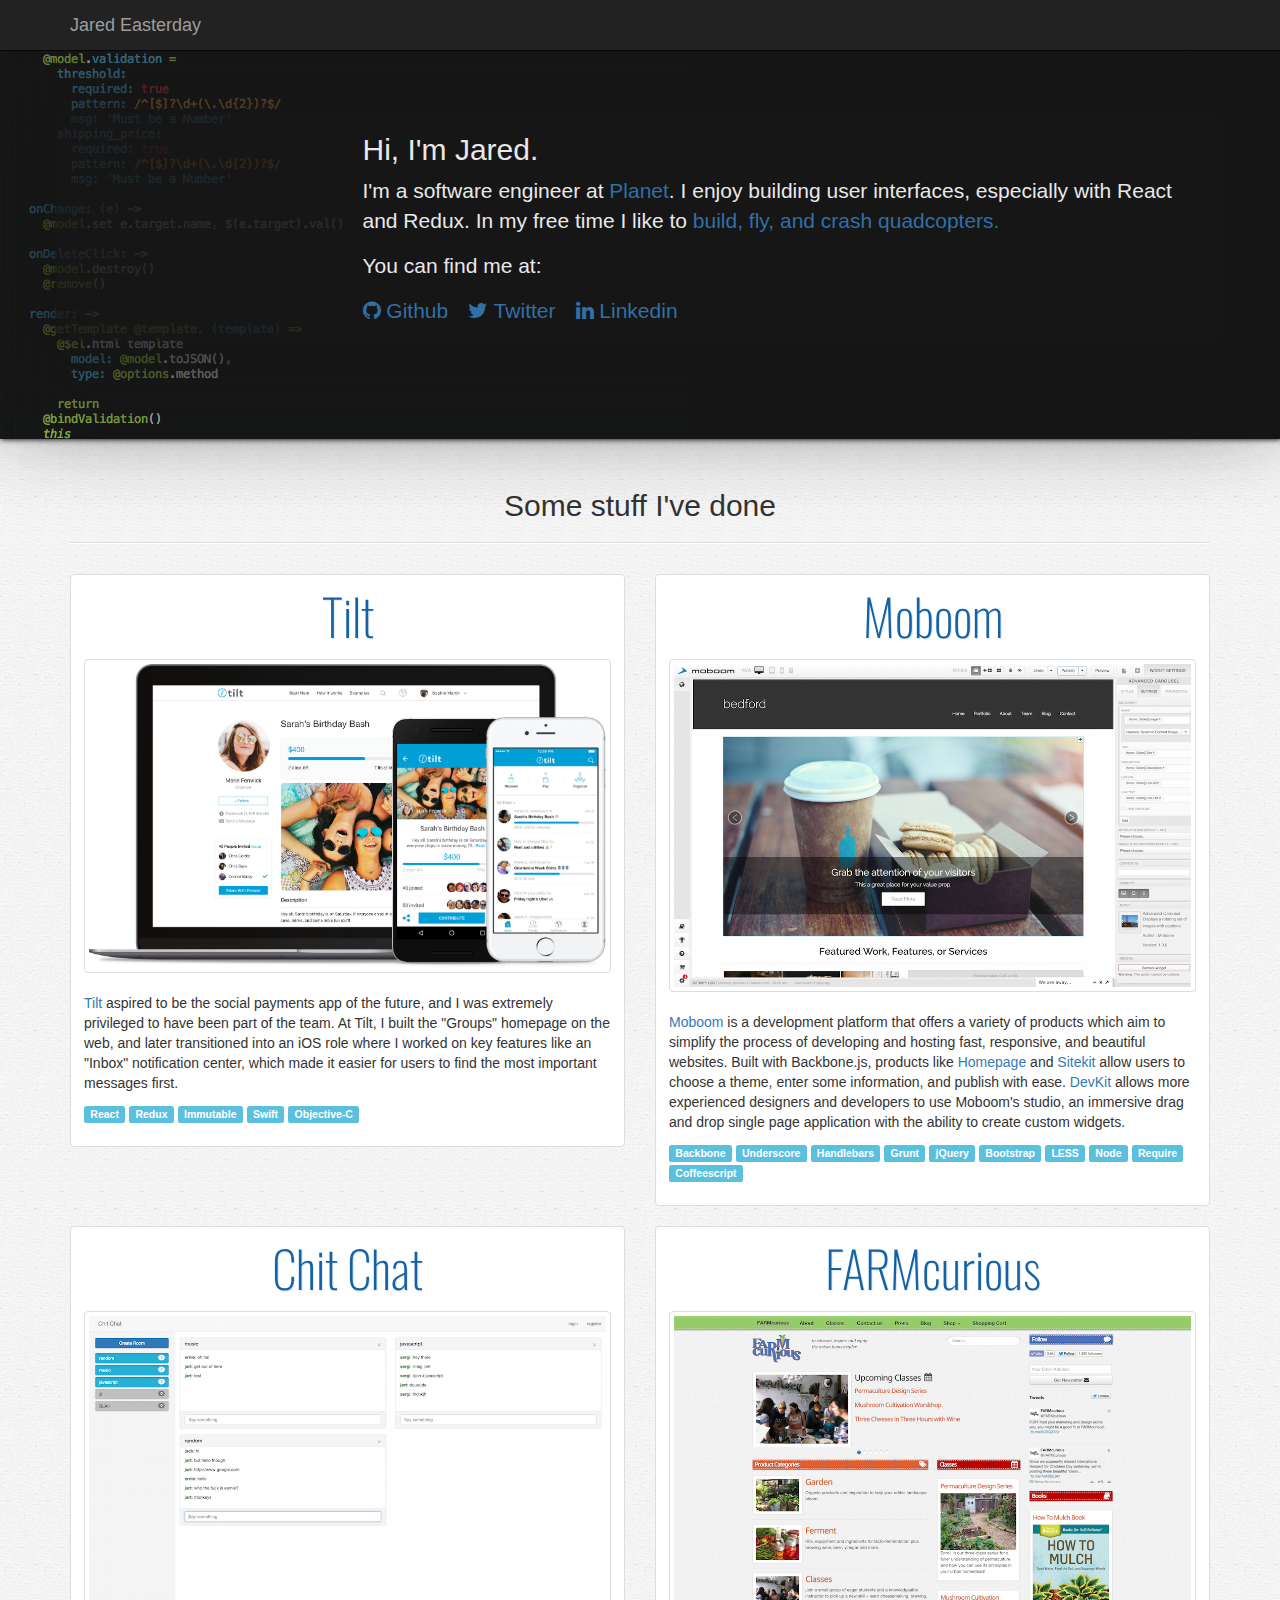
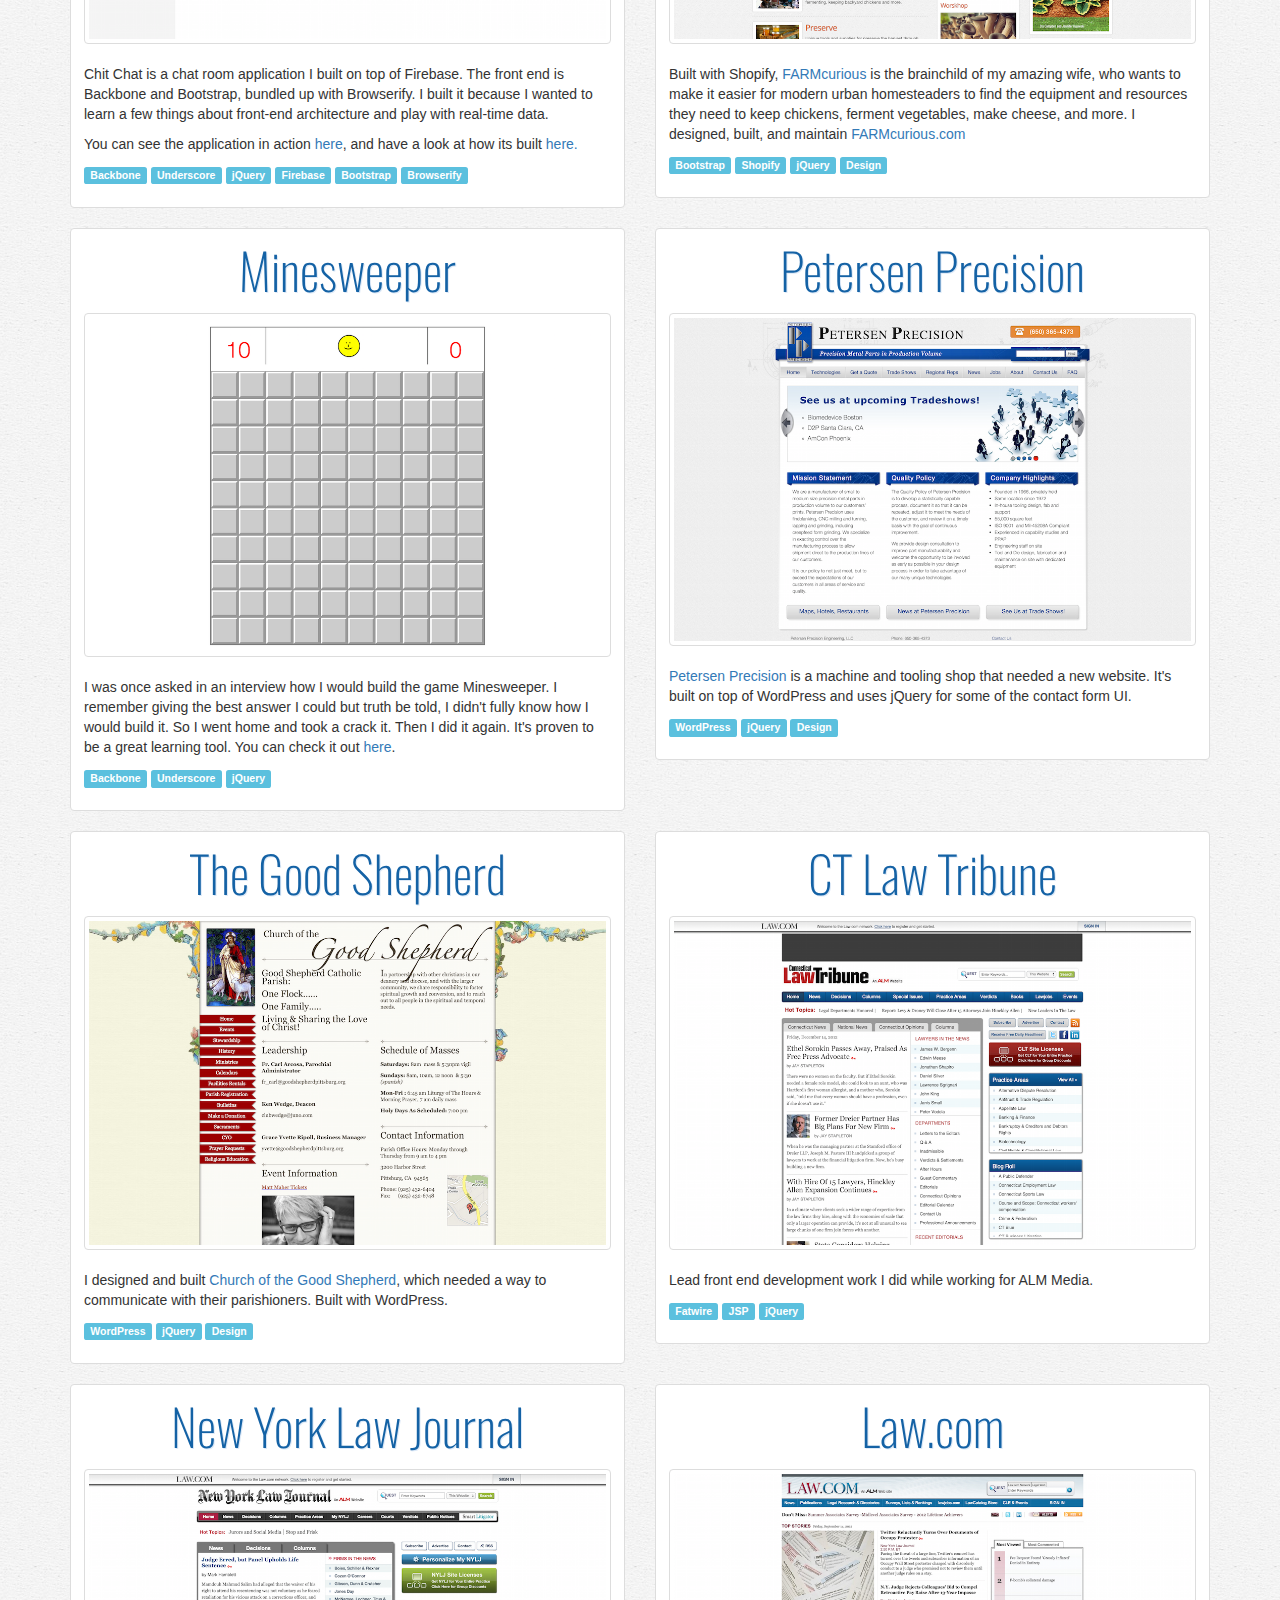
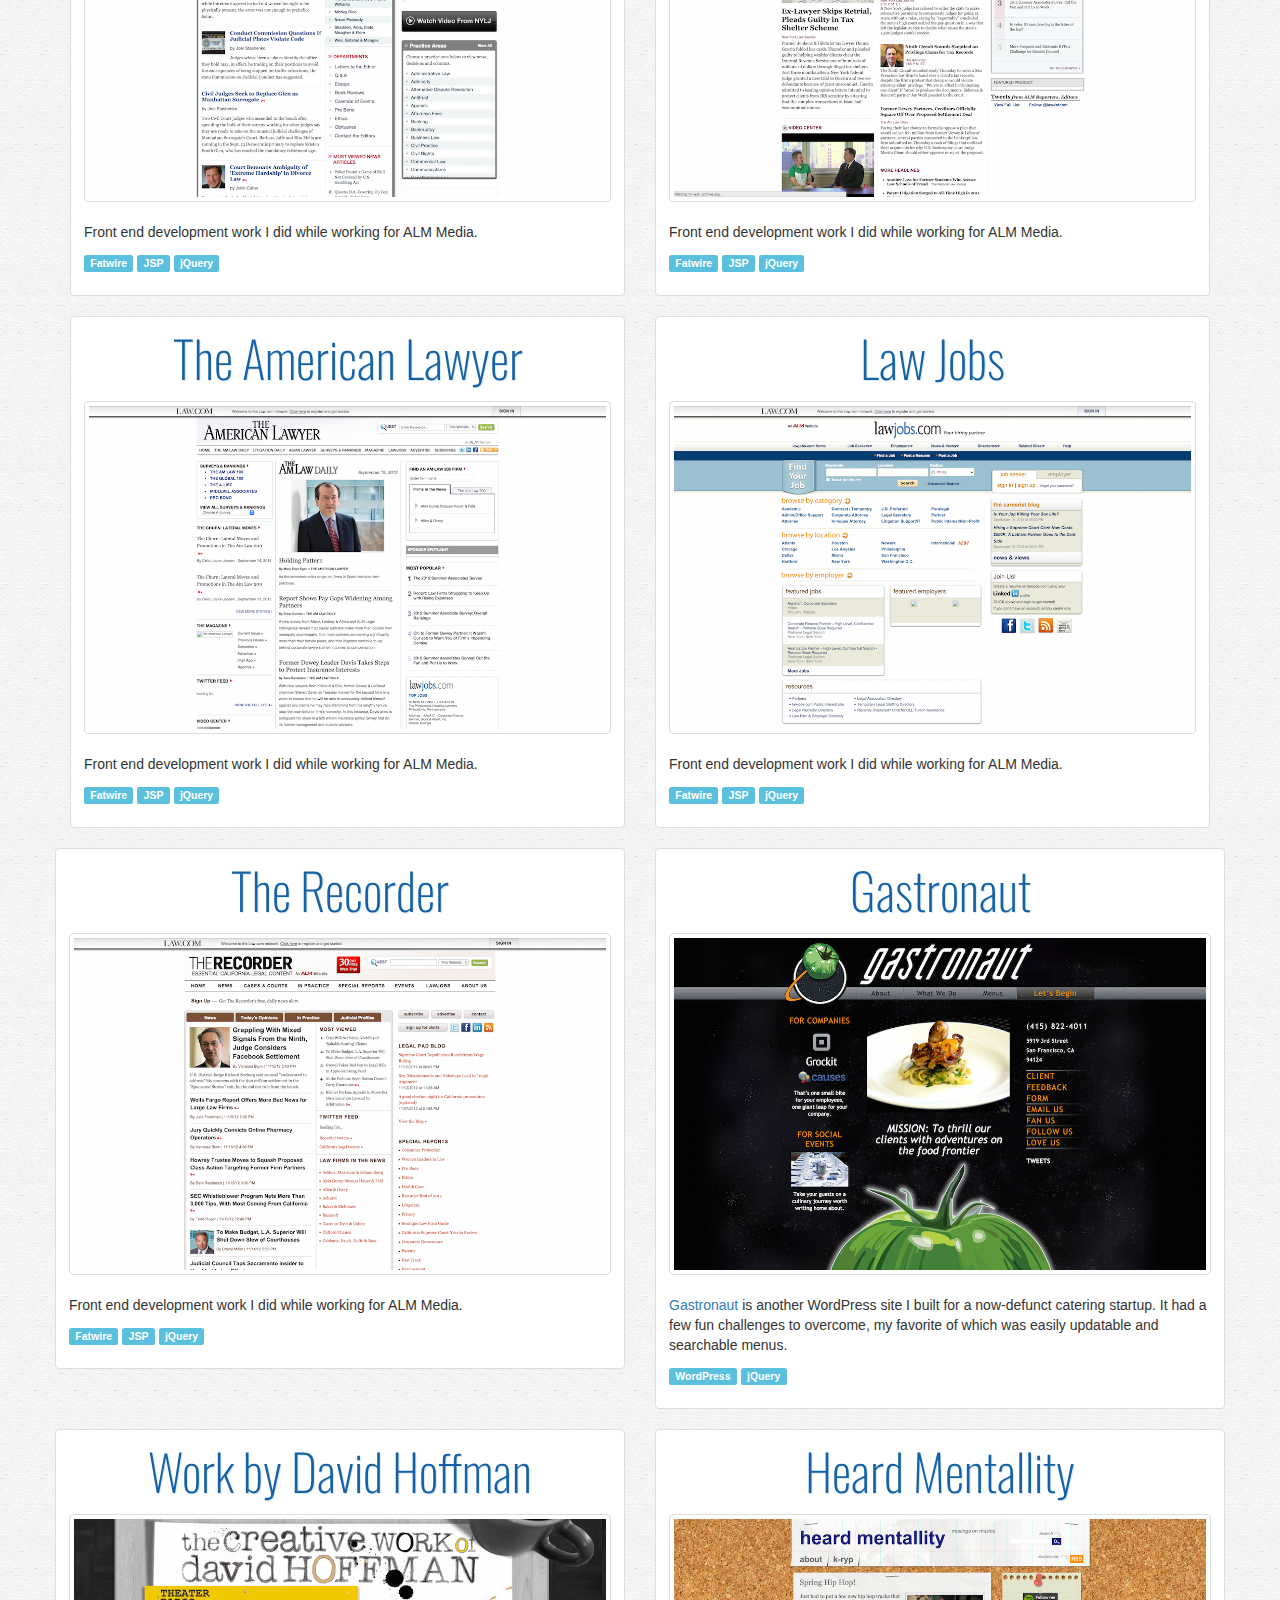
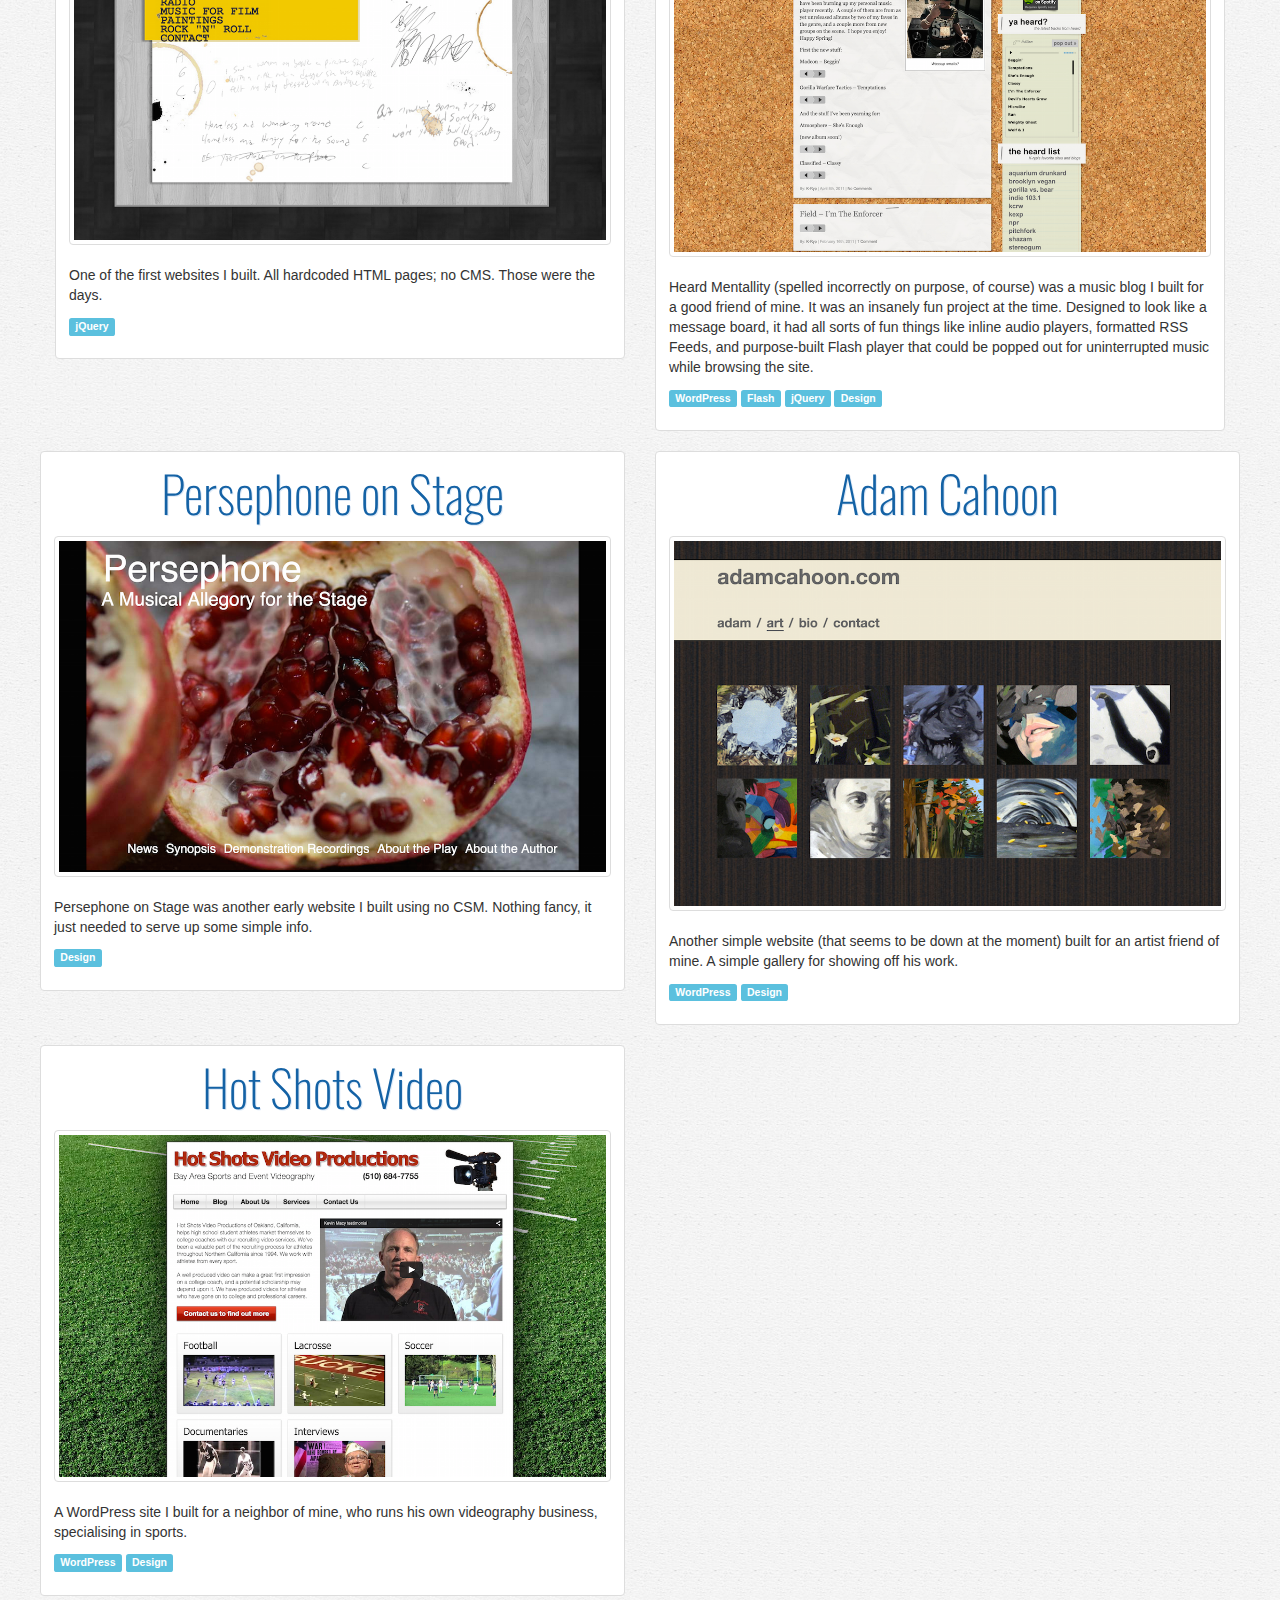
==== commit 87fee046: "updated description" ====
--- a/index.html
+++ b/index.html
@@ -31,9 +31,9 @@
           <div class="col-sm-9 col-xs-12">
             <h2>Hi, I'm Jared.</h2>
 
-            <p>I'm a software engineer at <a href="https://www.planet.com">Planet</a>. In my free time I <a href="https://www.youtube.com/c/JaredEasterday">crash quadcopters.</a></p>
-
-            <p>You can find me at</p>
+            <p>I'm a software engineer at <a href="https://www.planet.com">Planet</a>. I enjoy building user interfaces, especially with React and Redux. In my free time I like to <a href="https://www.youtube.com/c/JaredEasterday">build, fly, and  crash quadcopters.</a></p>
+
+            <p>You can find me at:</p>
             <ul class="list-unstyled networks">
               <li class="pull-left">
                 <p><a href="https://github.com/Jiert" target="_blank"><i class="fa fa-github"></i> Github</a></p>
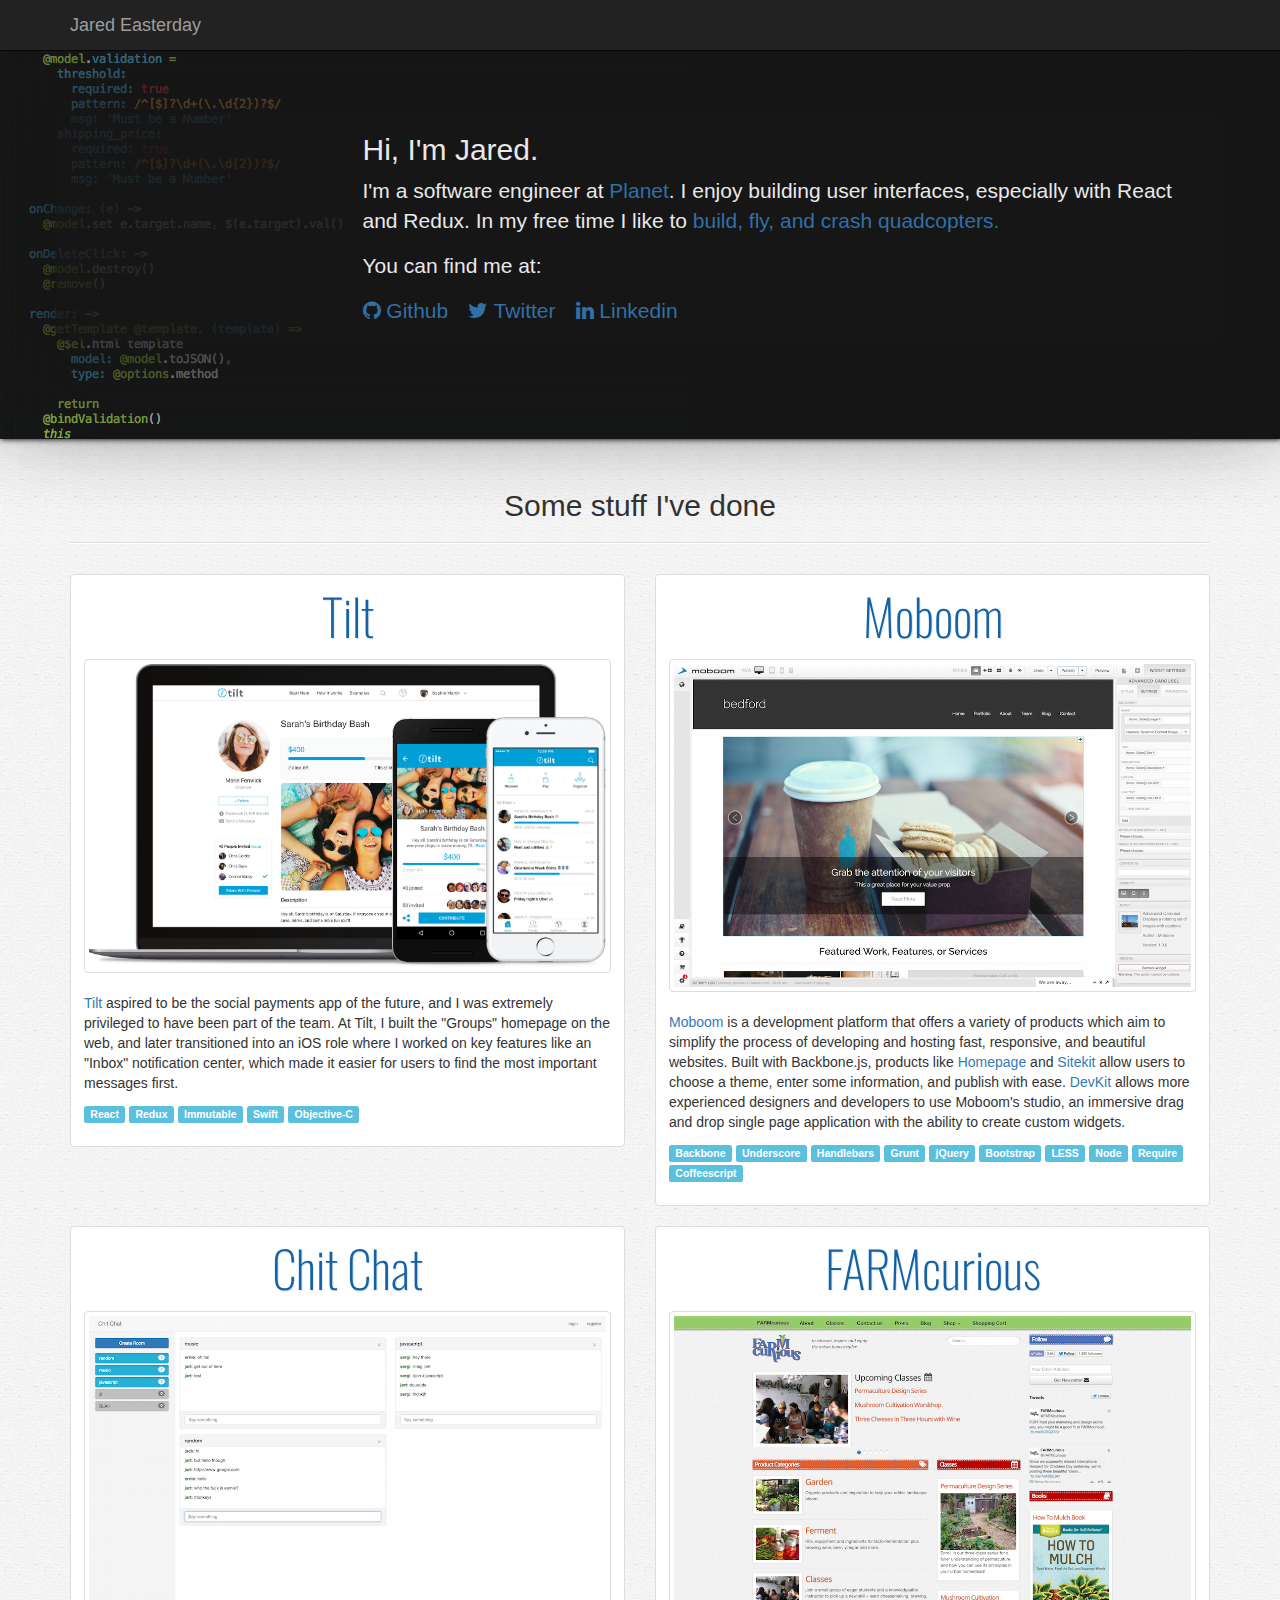
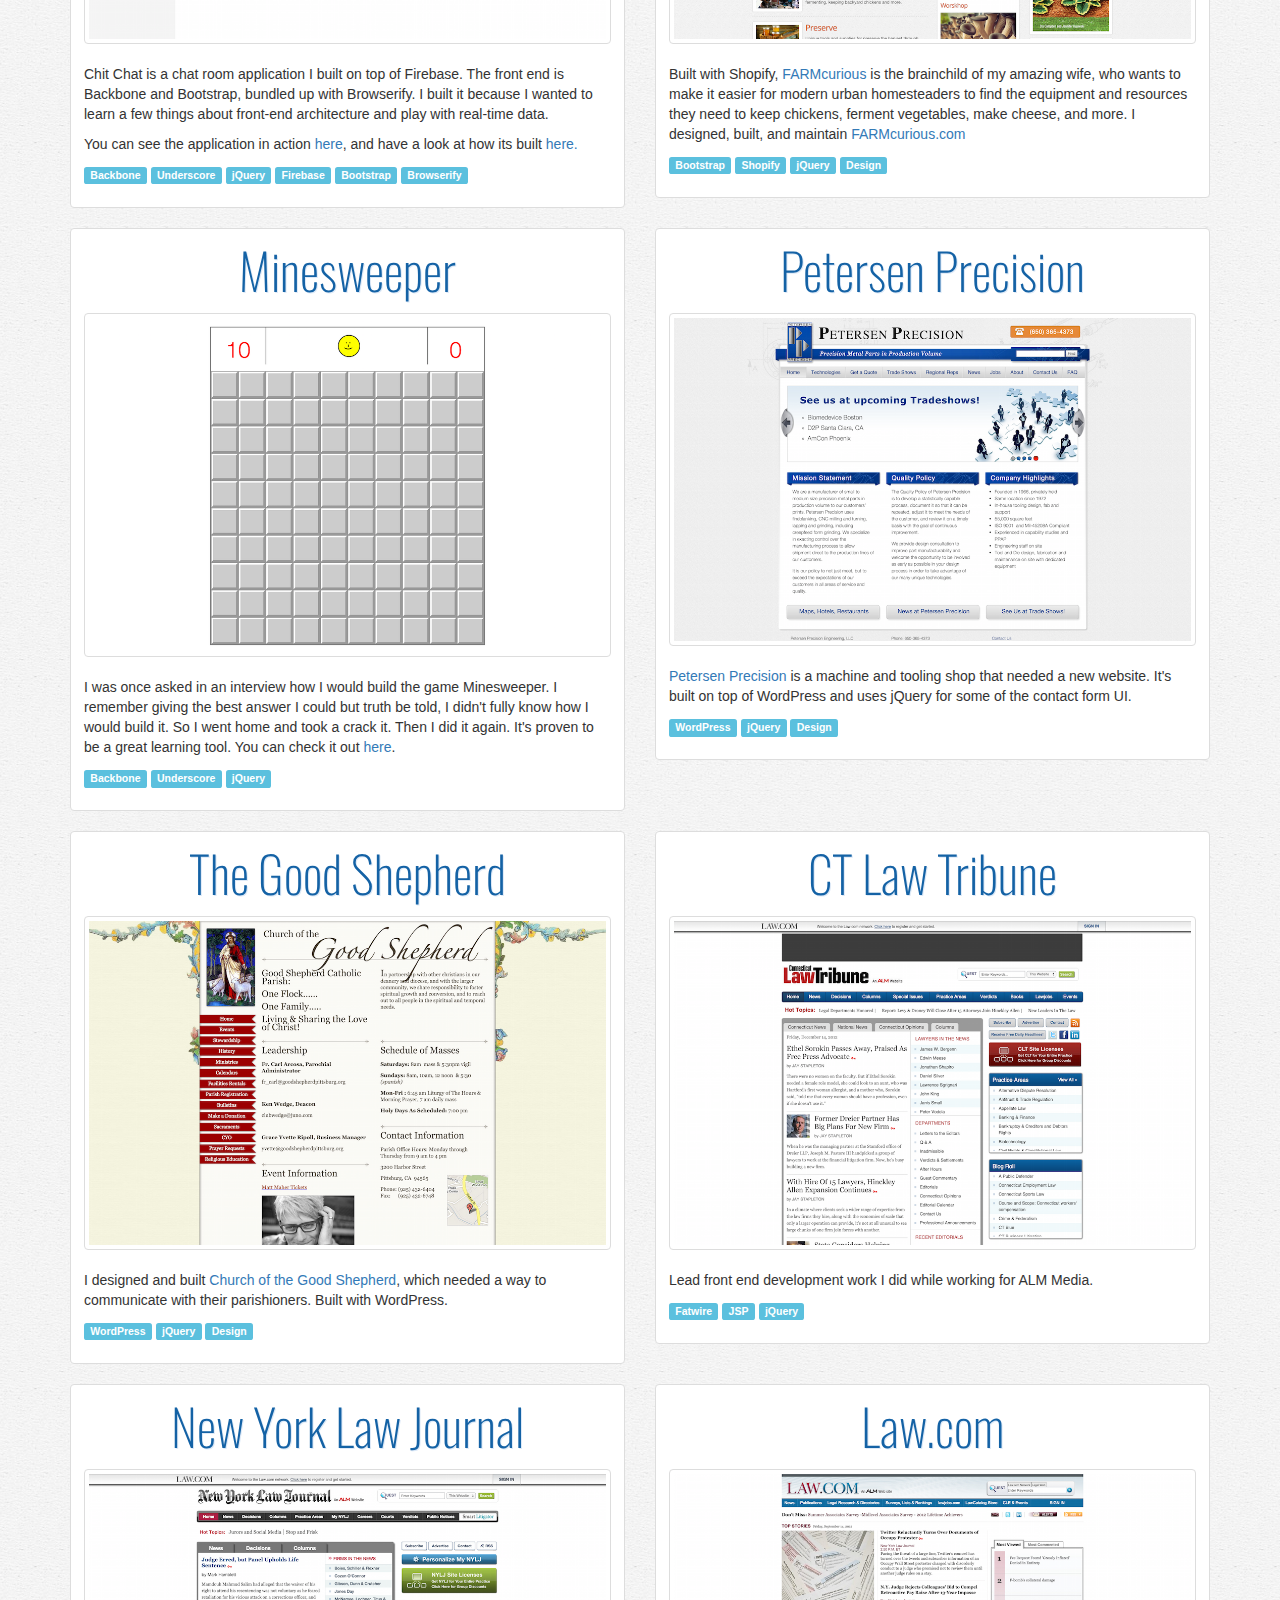
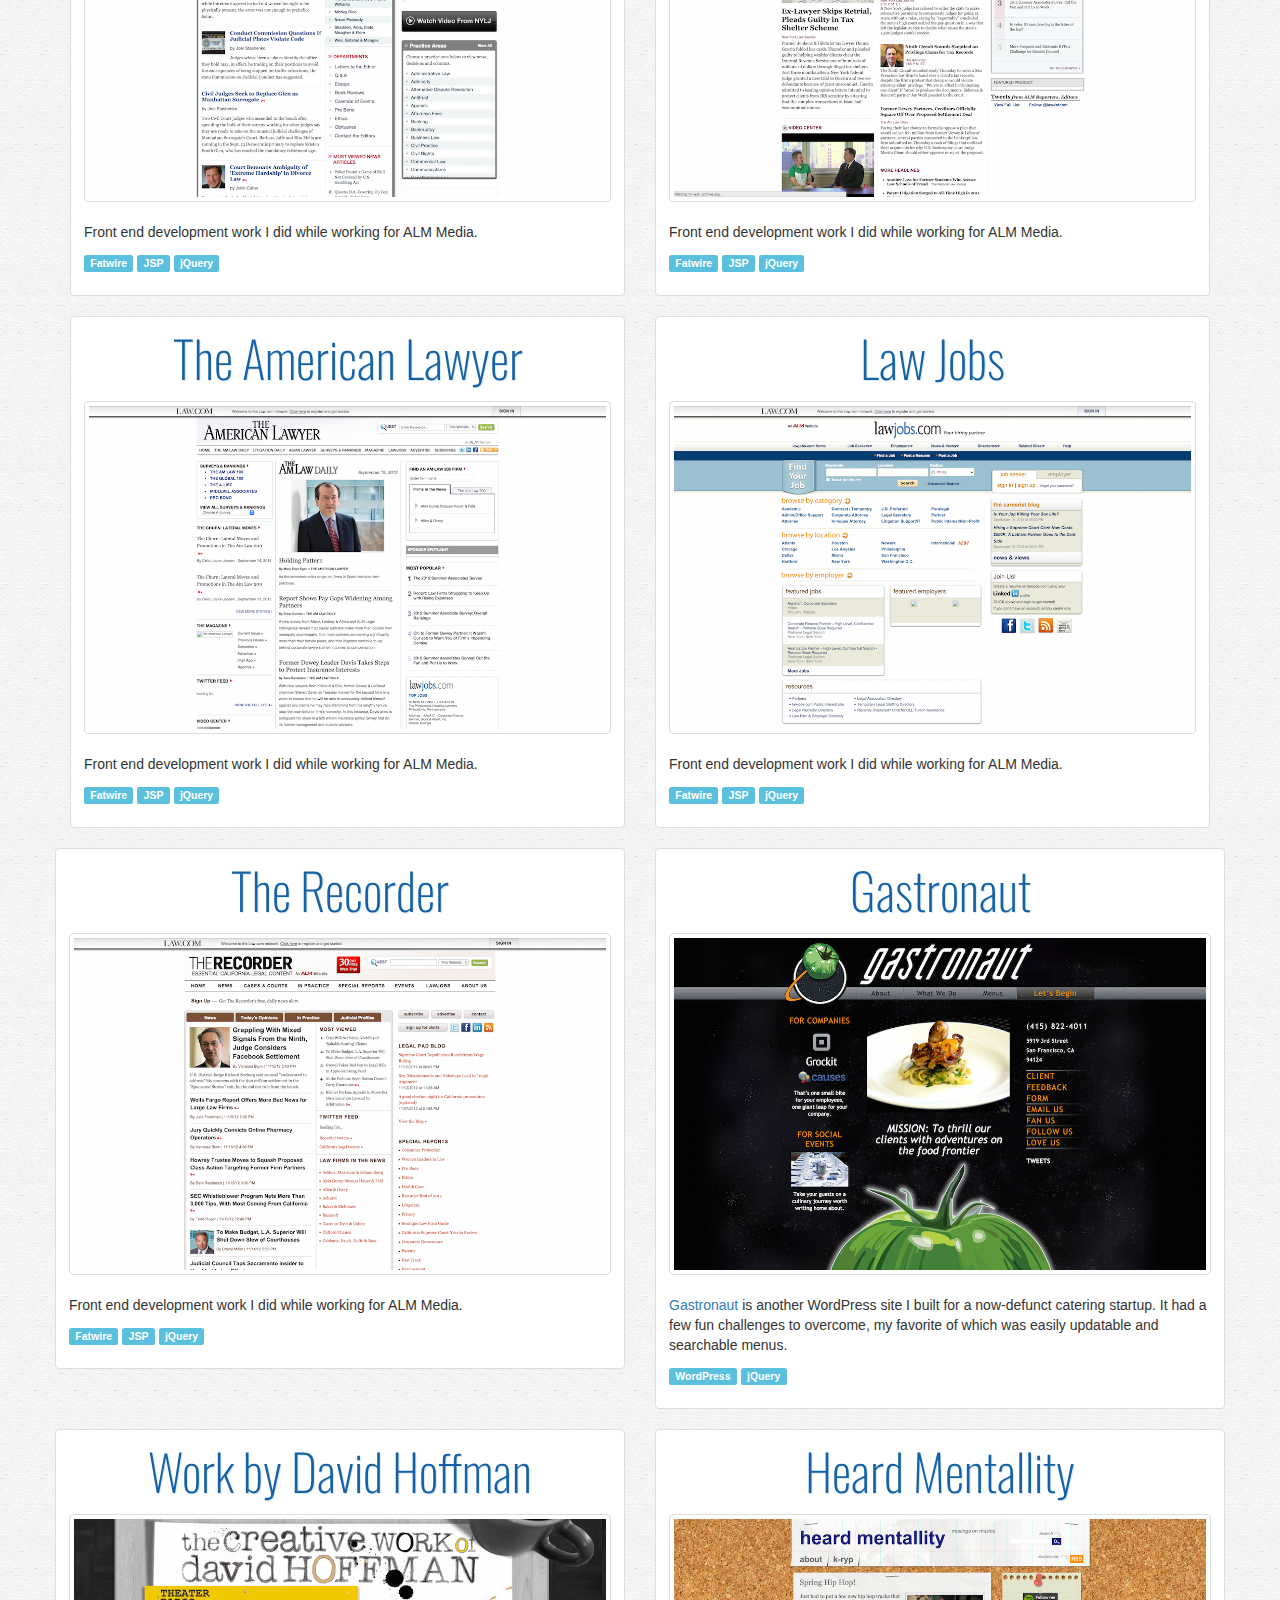
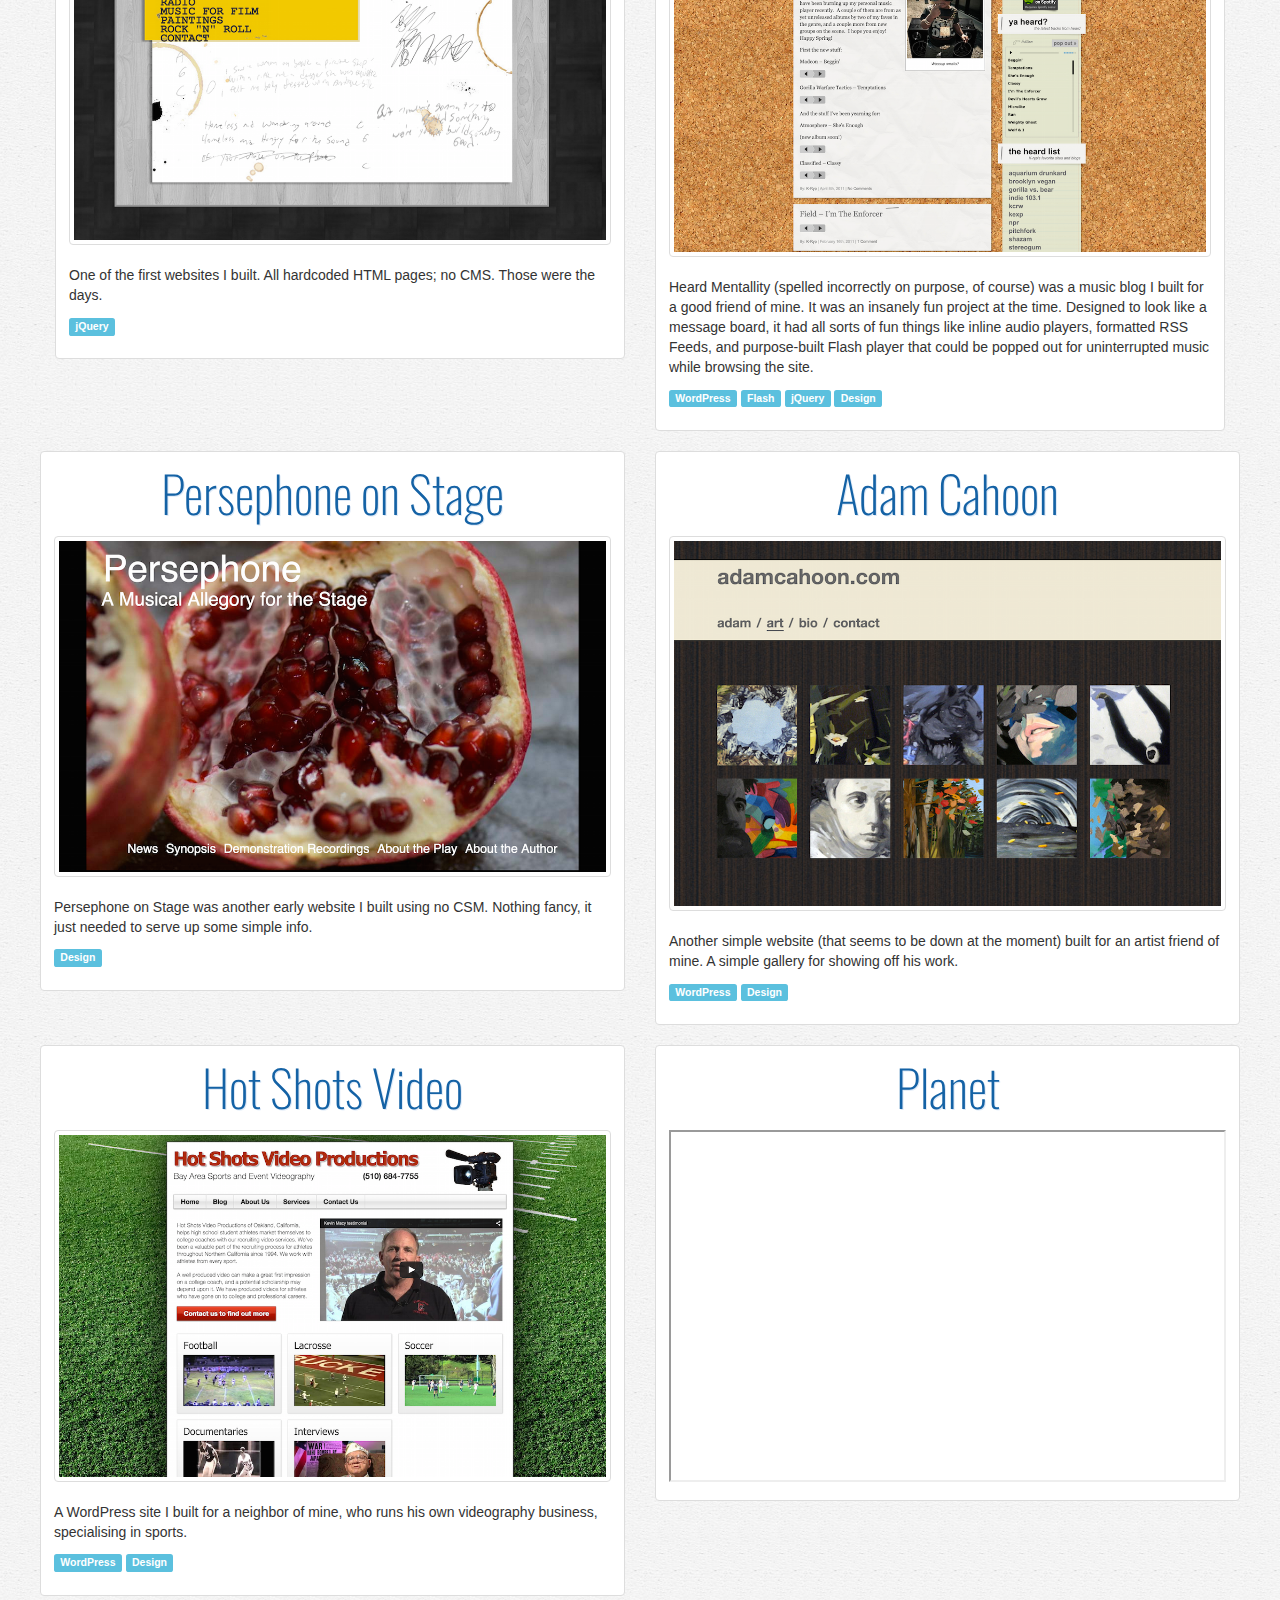
==== commit 01cc337c: "Add Planet embed test" ====
--- a/index.html
+++ b/index.html
@@ -364,6 +364,15 @@
             </div>
           </div>
         </div>
+        
+        <div class="col-sm-6   col-xs-12">
+          <div class="thumbnail">
+            <div class="caption">
+              <h2 class="text-center title"><a href="http://planet.com" target="_blank">Planet</a></h2>
+              <iframe width="557" height="352" src="https://www.planet.com/explorer/#/comparing/mosaic::20f3b8f0-bcf2-4497-a4b3-6f1ac51bc63c,mosaic::af07deed-ed16-469e-9a41-a886c43df825/mosaic/global_monthly_2018_01_mosaic/center/-103.659,32.364/zoom/8/geometry/POLYGON((-105.8298+31.0263,-99.2919+31.0263,-99.2919+34.2106,-105.8298+34.2106,-105.8298+31.0263))" />
+            </div>
+          </div>
+        </div>
       </div>
 
       <footer> </footer>
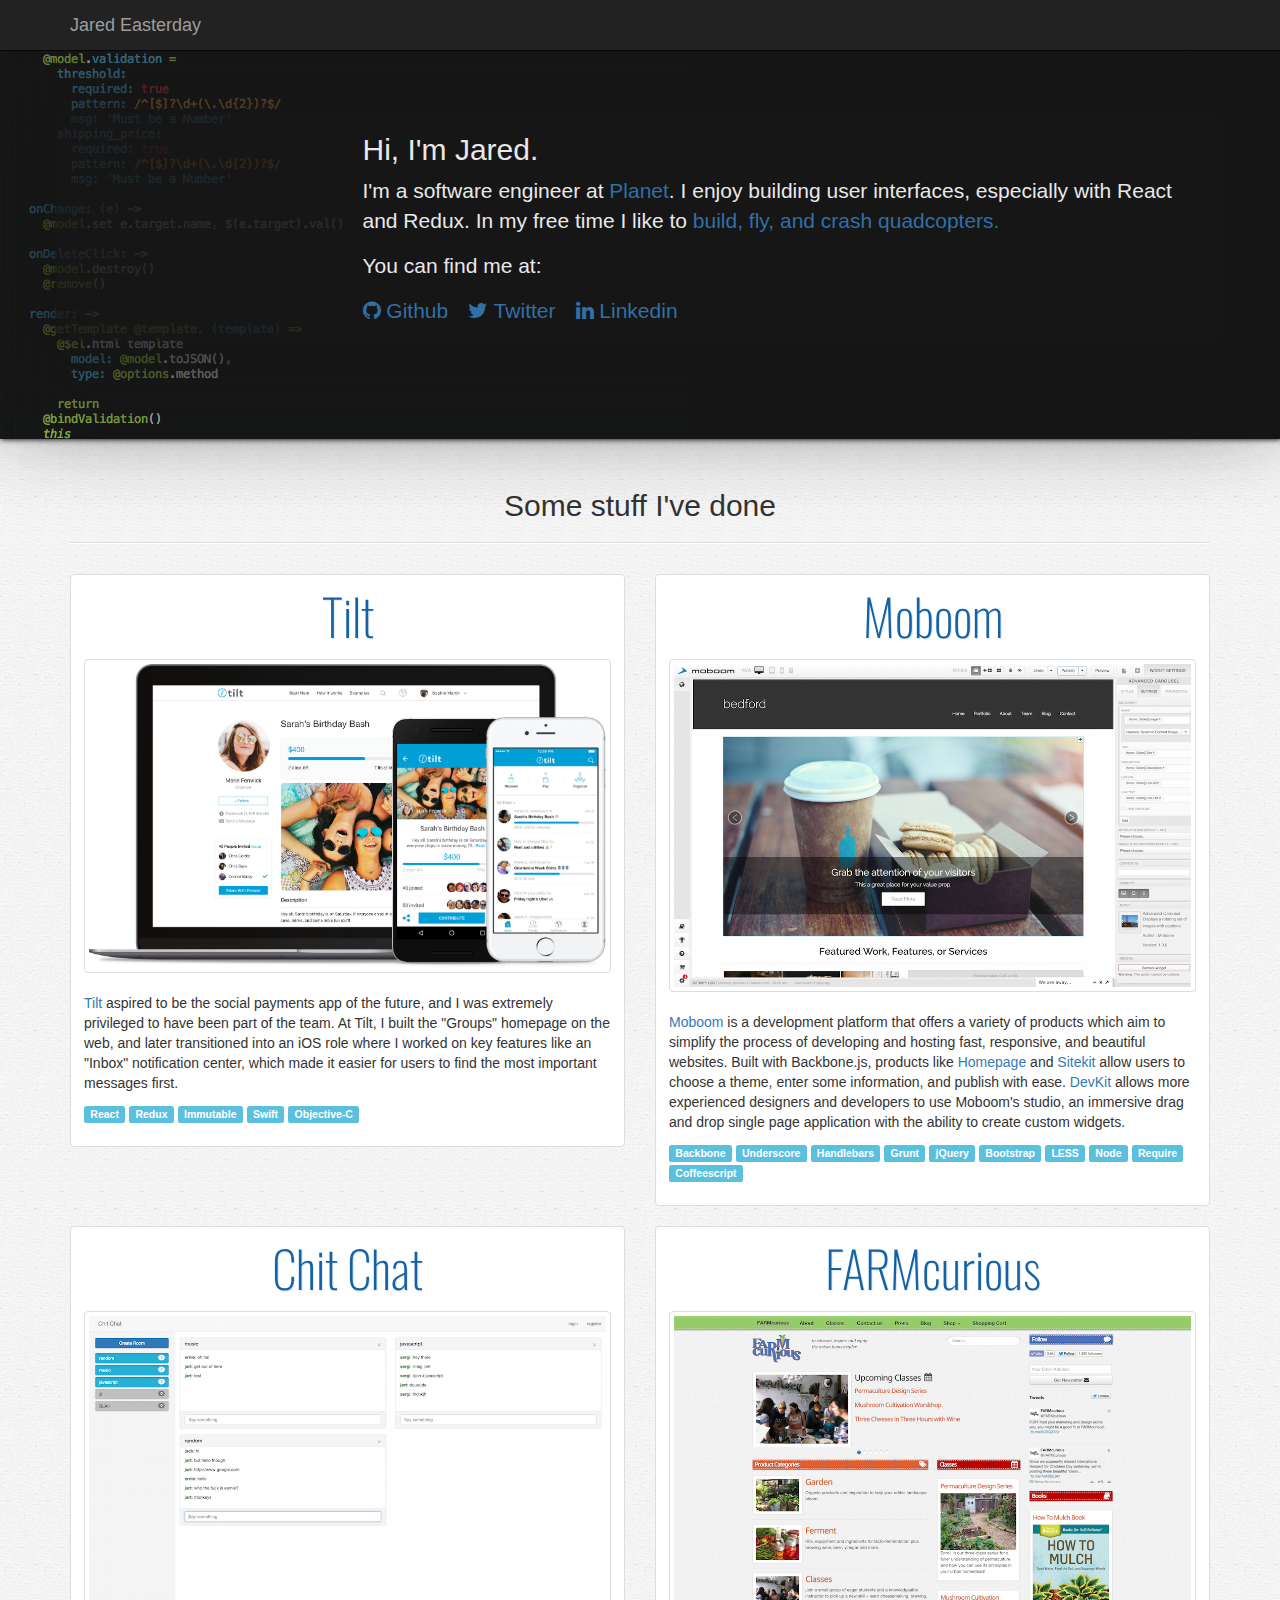
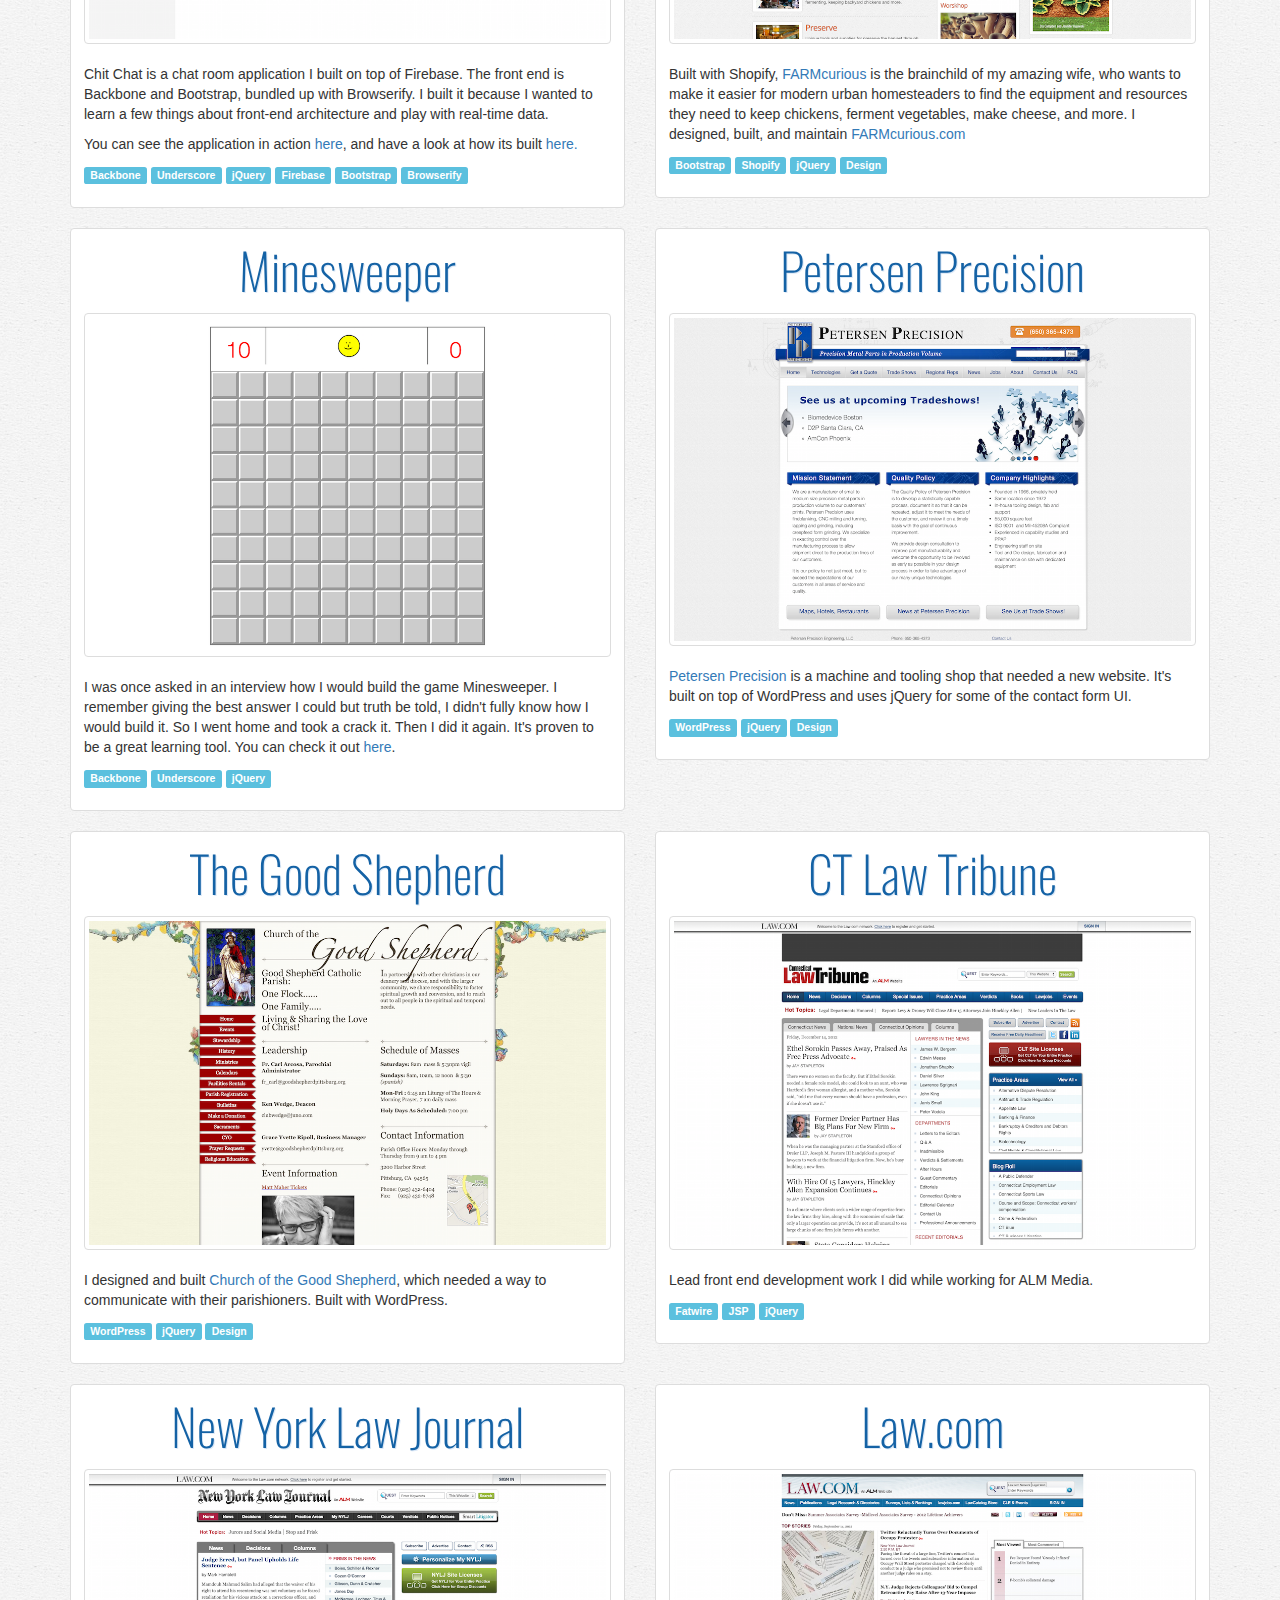
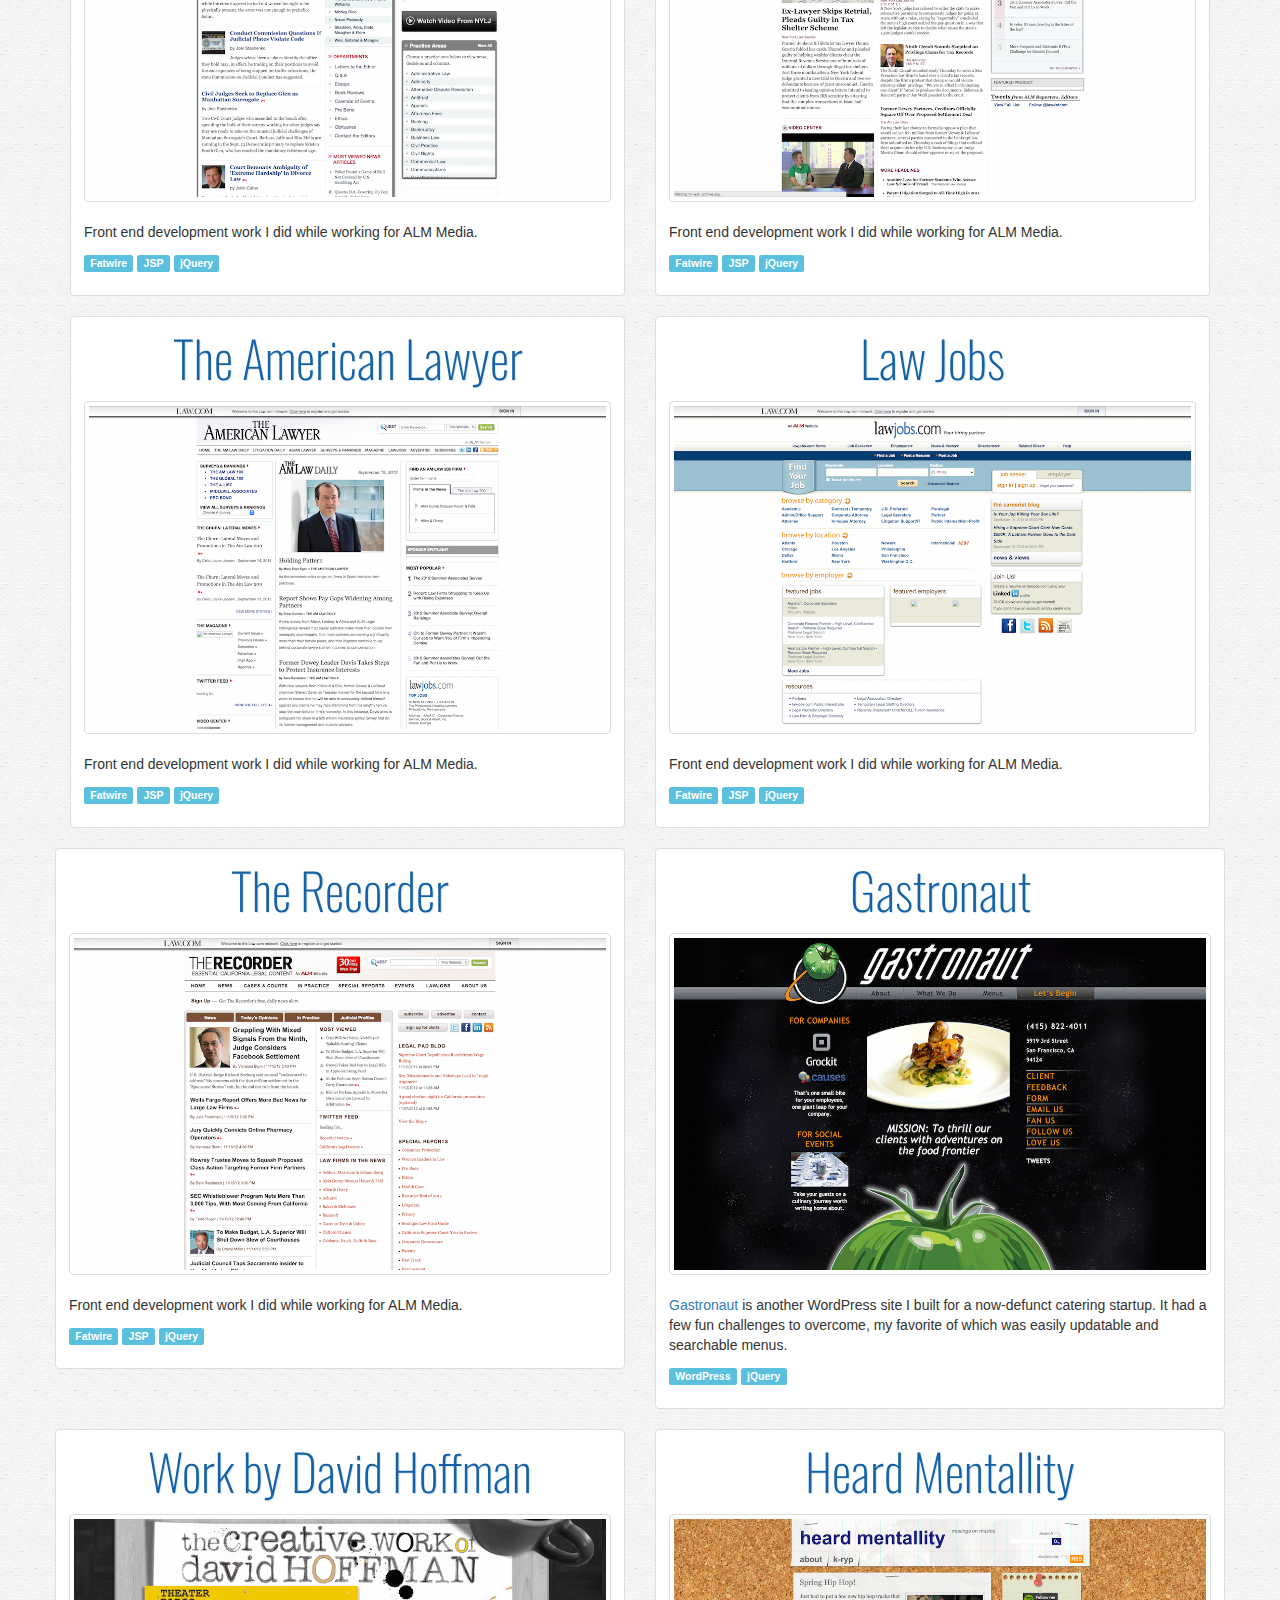
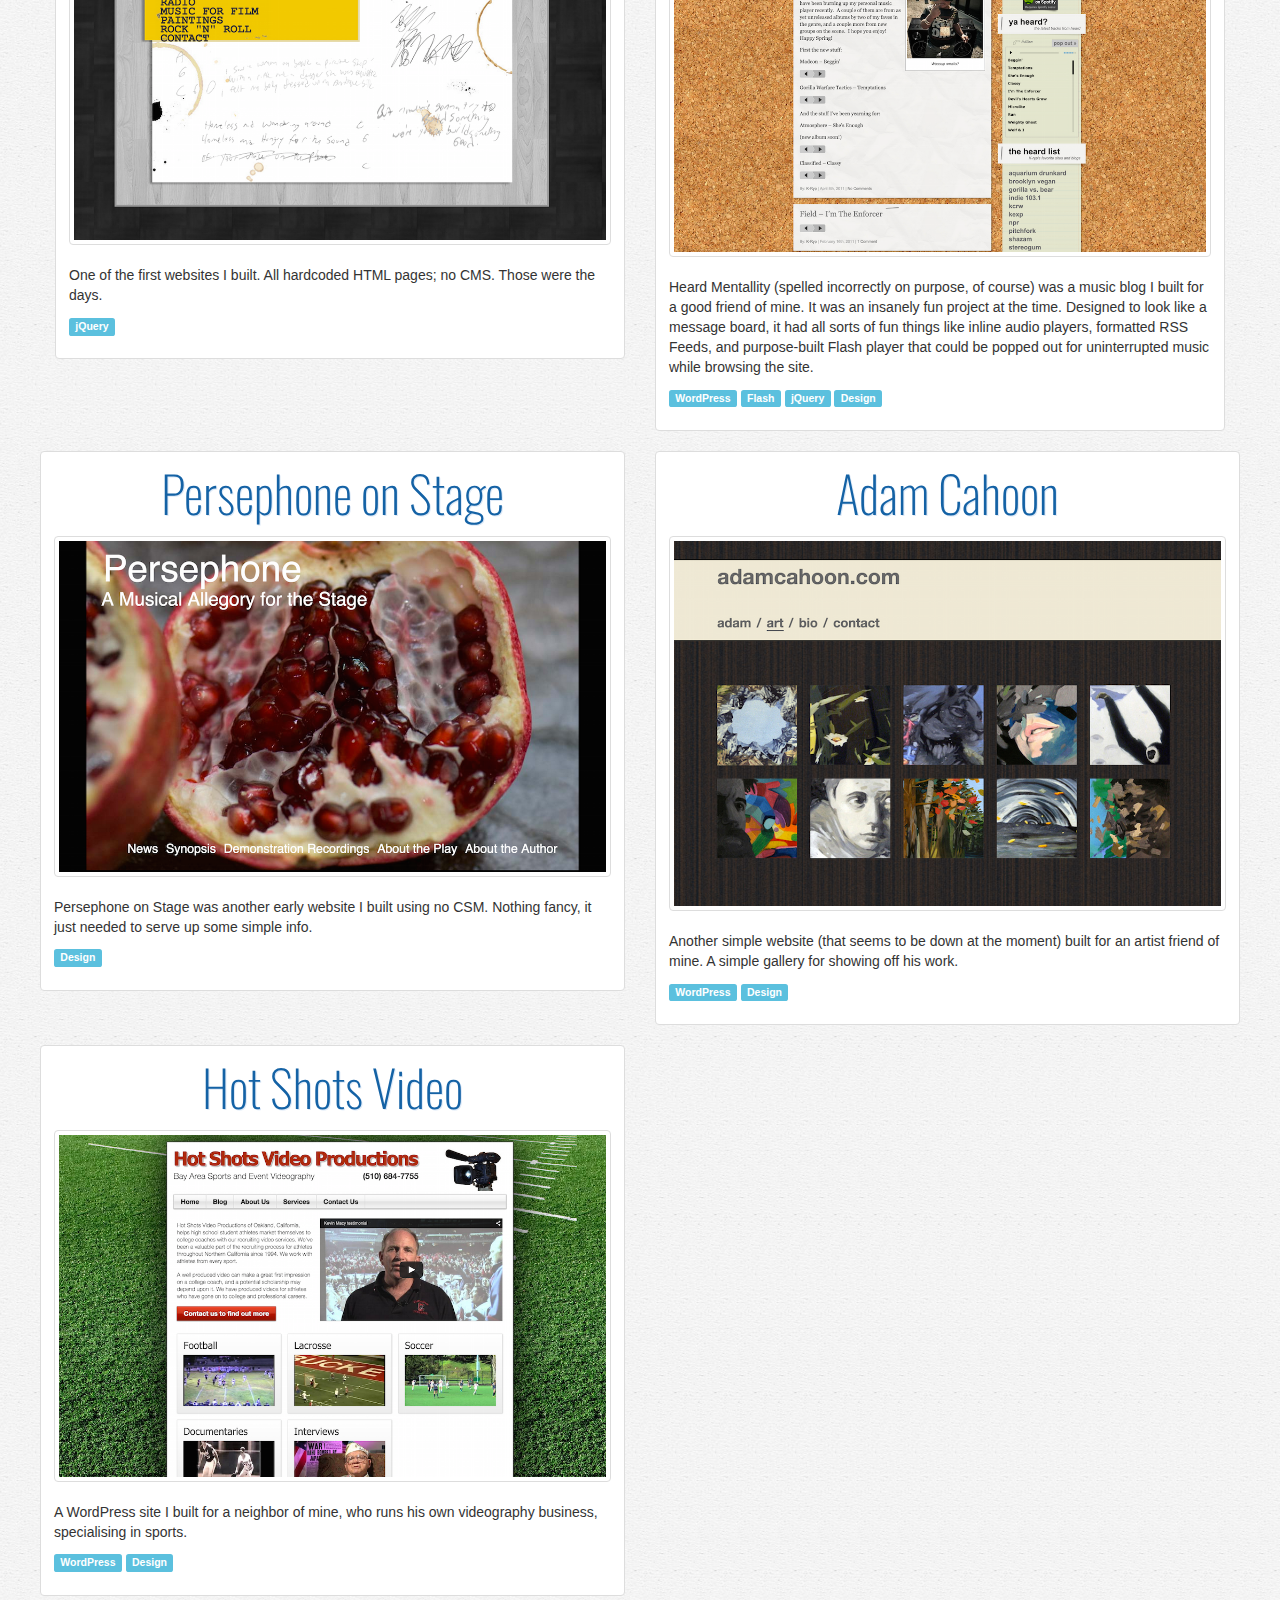
==== commit 5c856aad: "Add comments around embed test for now" ====
--- a/index.html
+++ b/index.html
@@ -365,6 +365,7 @@
           </div>
         </div>
         
+        <!-- Planet test
         <div class="col-sm-6   col-xs-12">
           <div class="thumbnail">
             <div class="caption">
@@ -373,6 +374,7 @@
             </div>
           </div>
         </div>
+        -->
       </div>
 
       <footer> </footer>
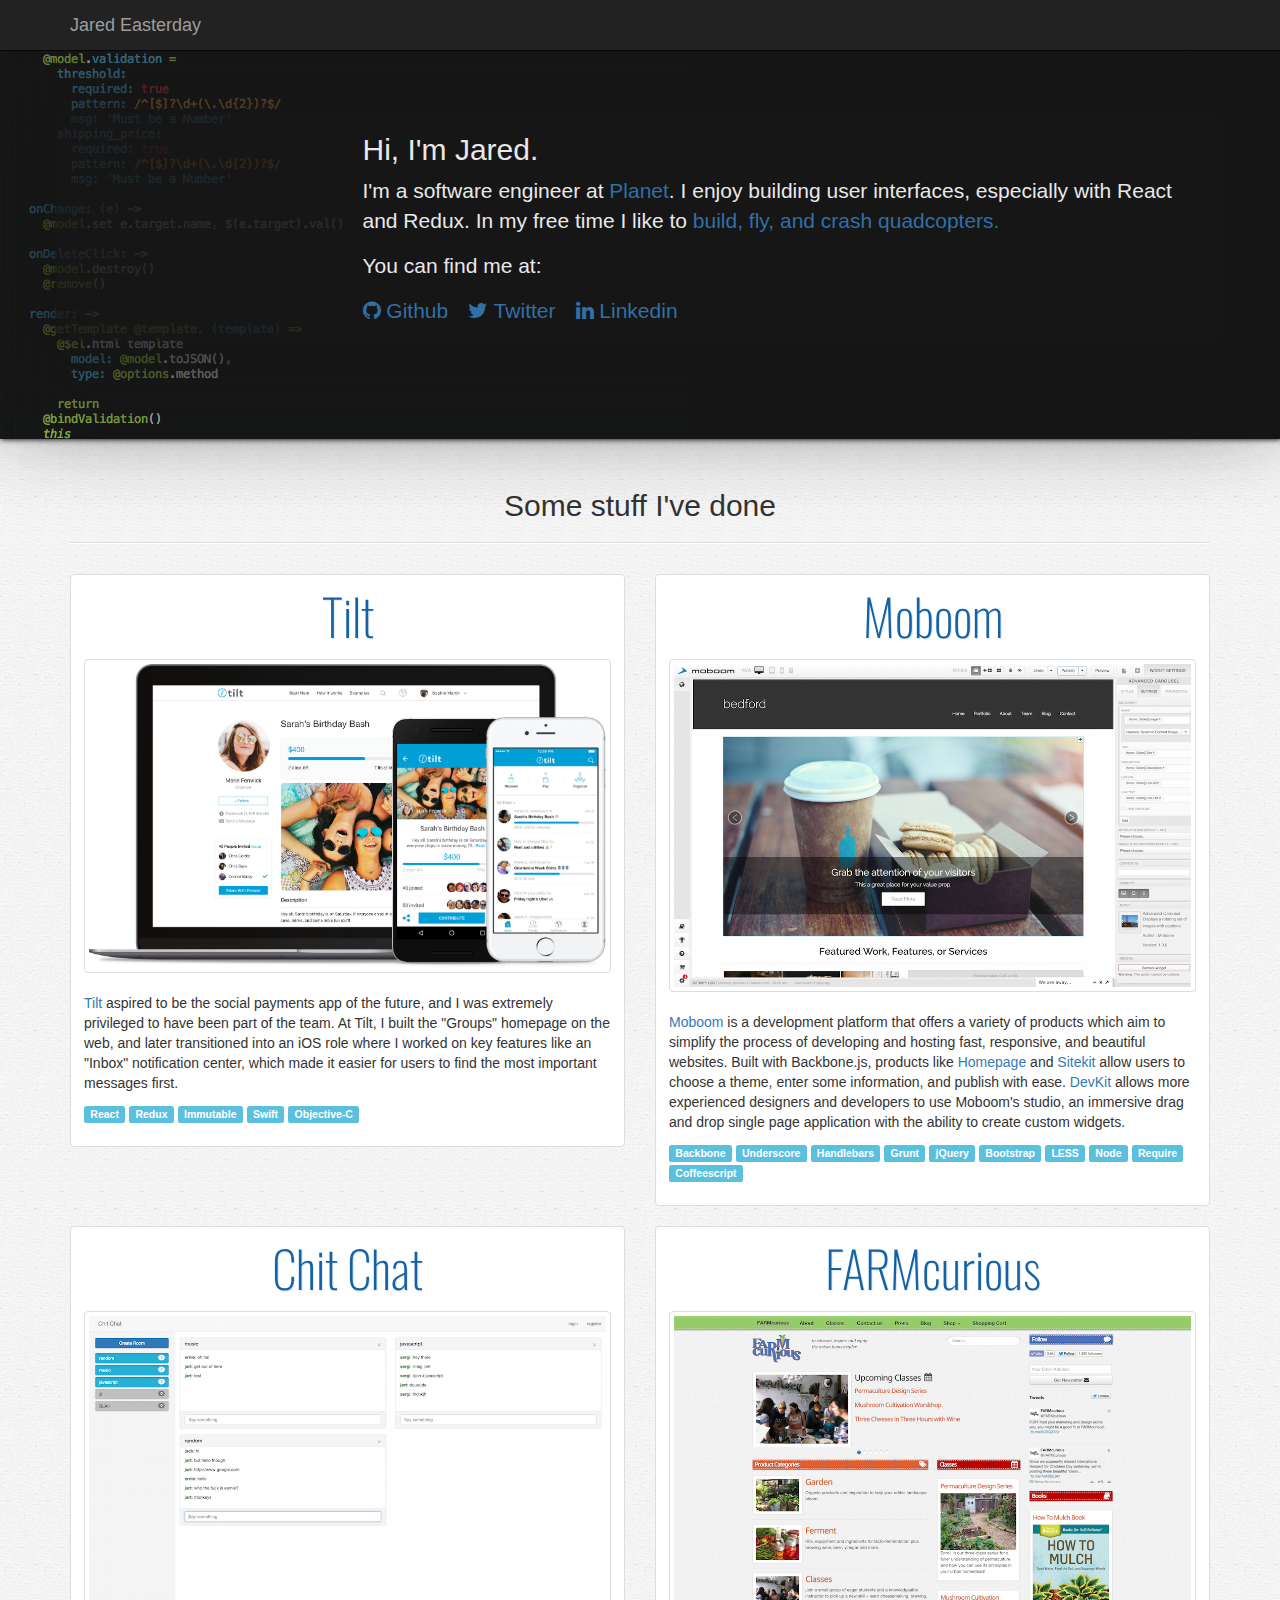
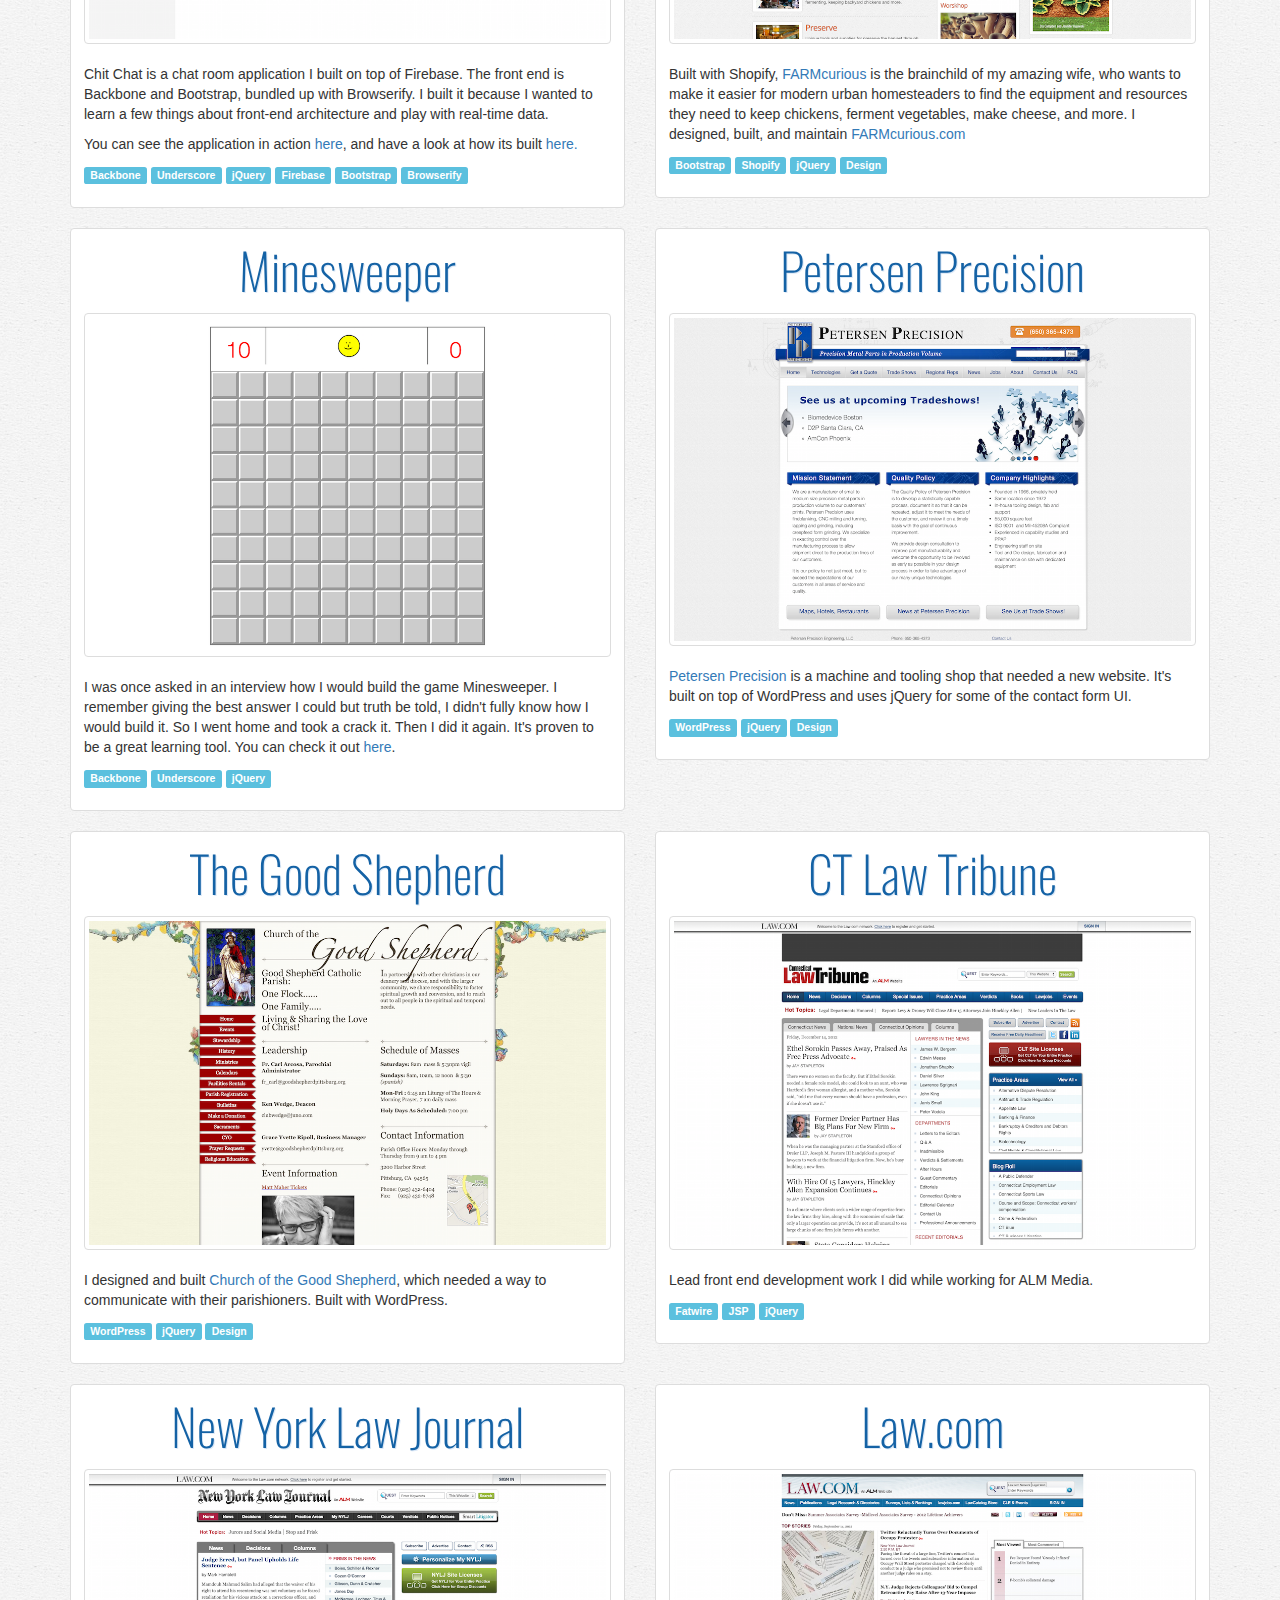
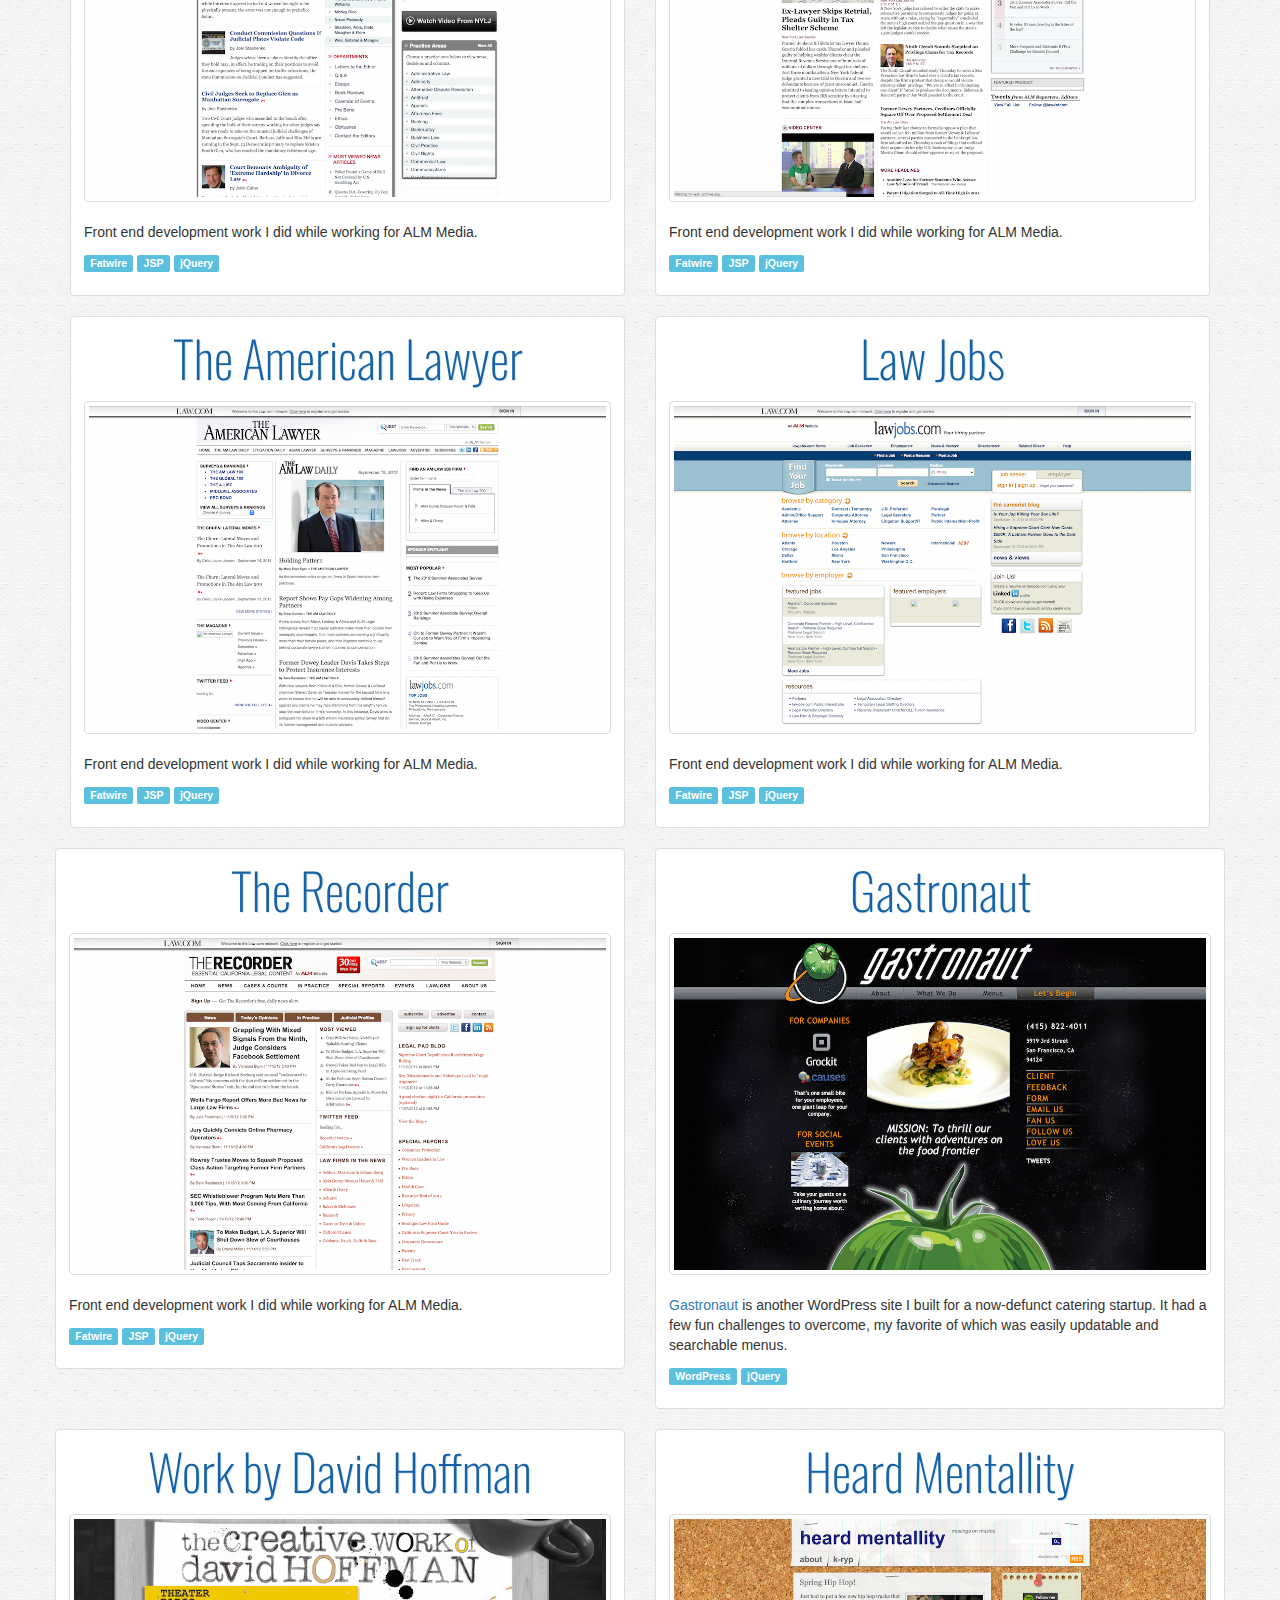
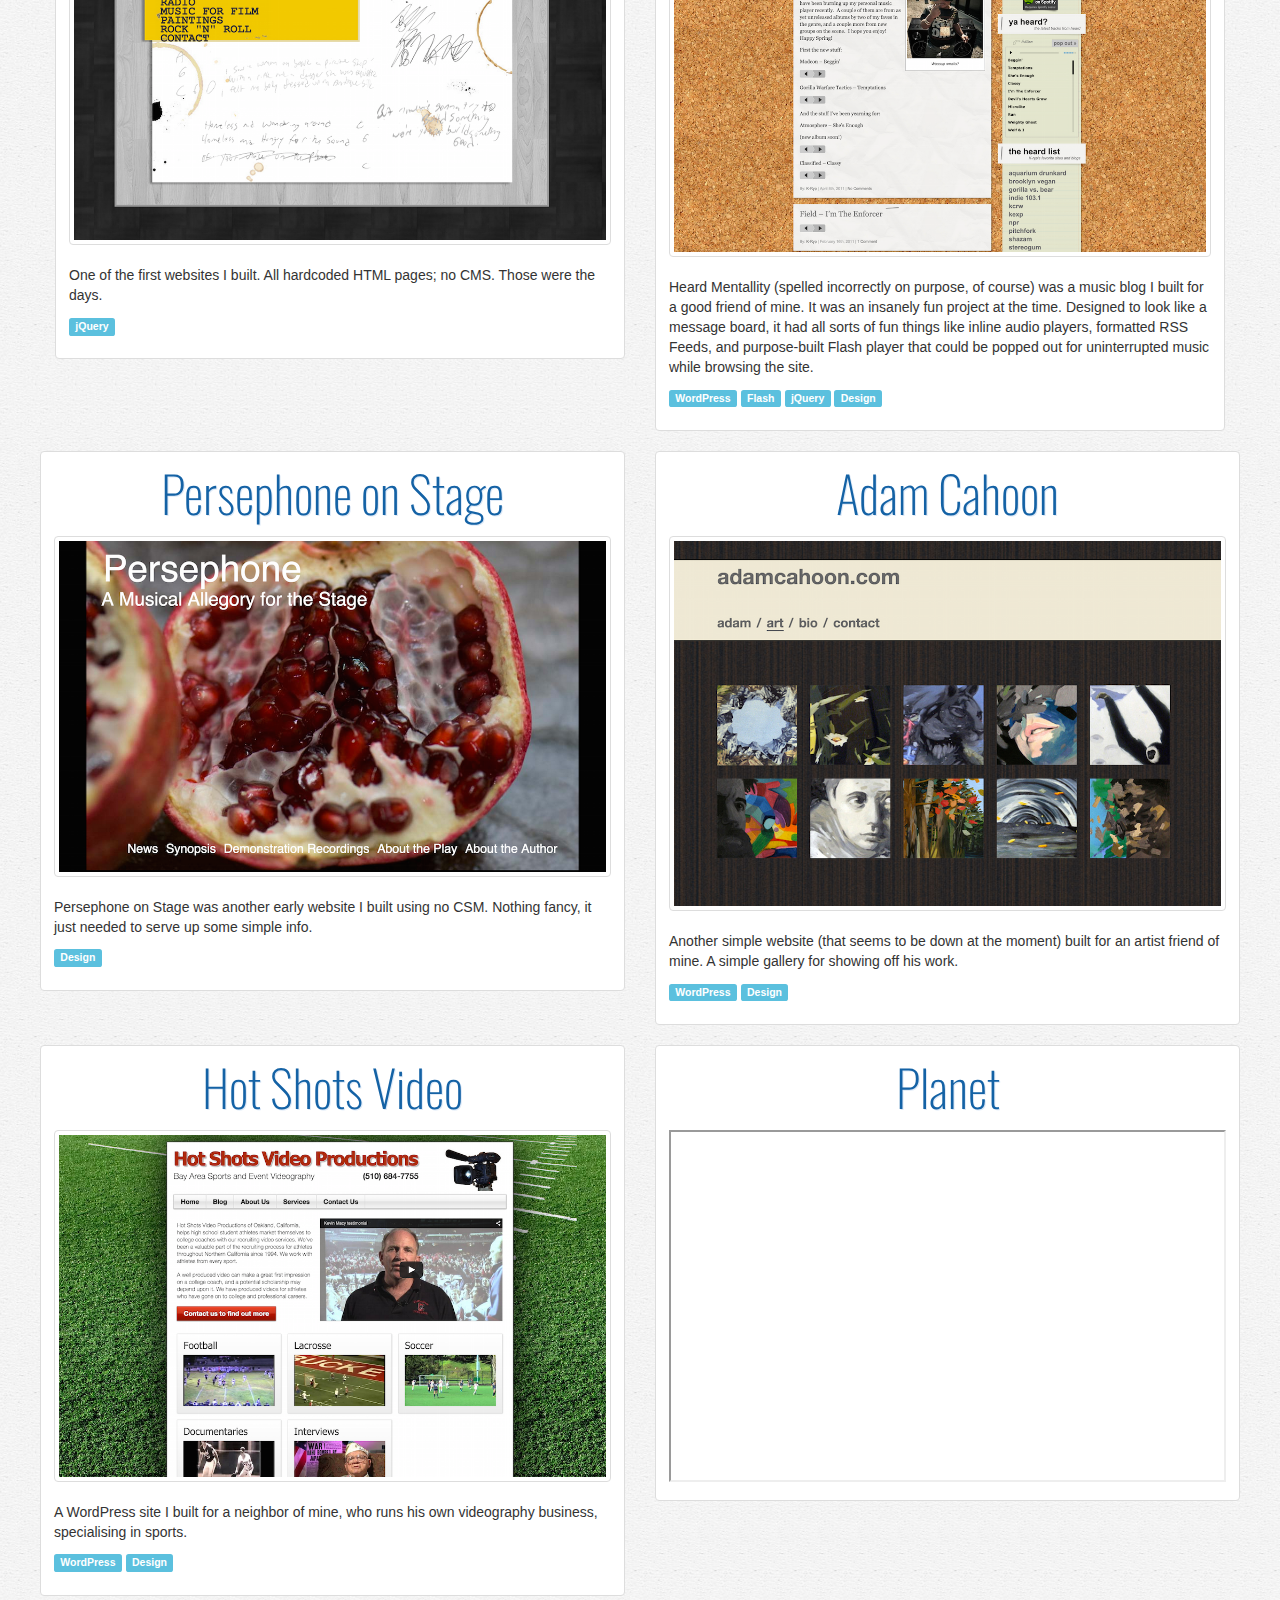
==== commit 53c47628: "Insert Test again" ====
--- a/index.html
+++ b/index.html
@@ -364,8 +364,7 @@
             </div>
           </div>
         </div>
-        
-        <!-- Planet test
+
         <div class="col-sm-6   col-xs-12">
           <div class="thumbnail">
             <div class="caption">
@@ -374,7 +373,7 @@
             </div>
           </div>
         </div>
-        -->
+
       </div>
 
       <footer> </footer>
